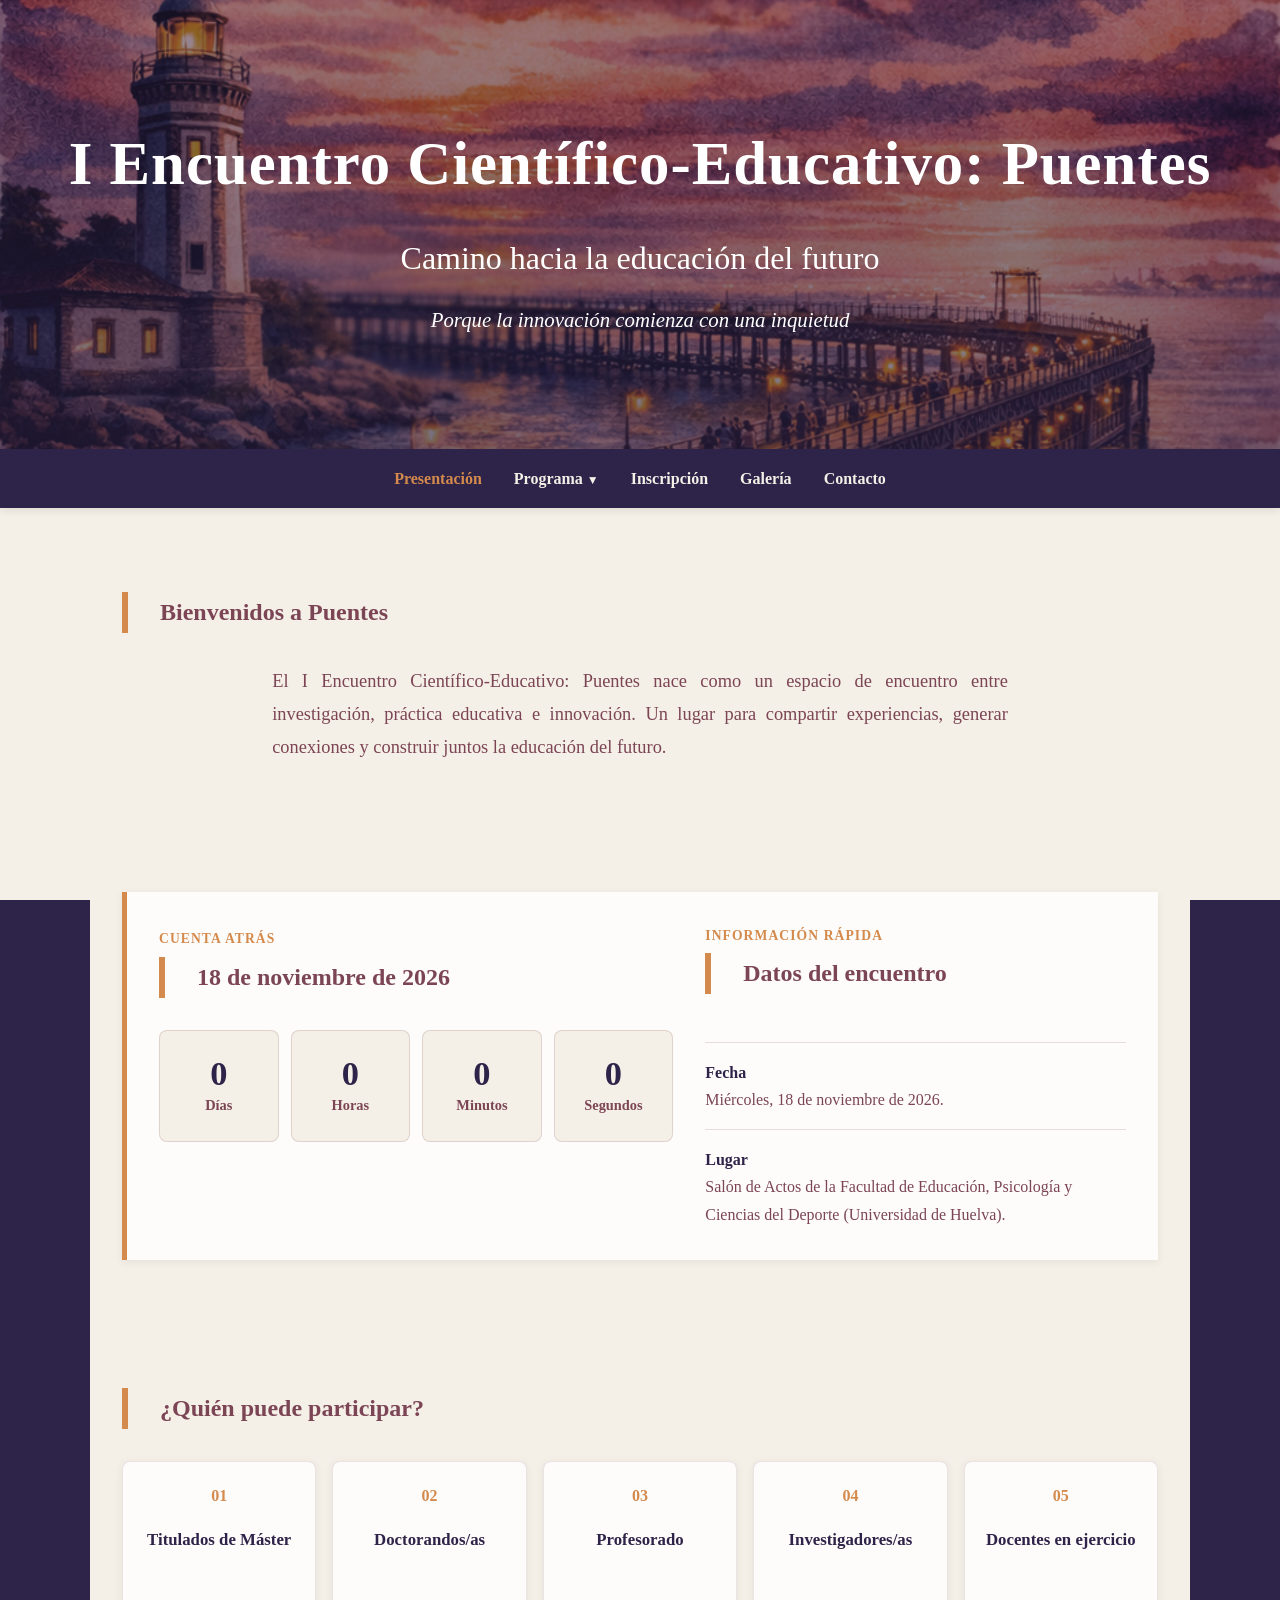
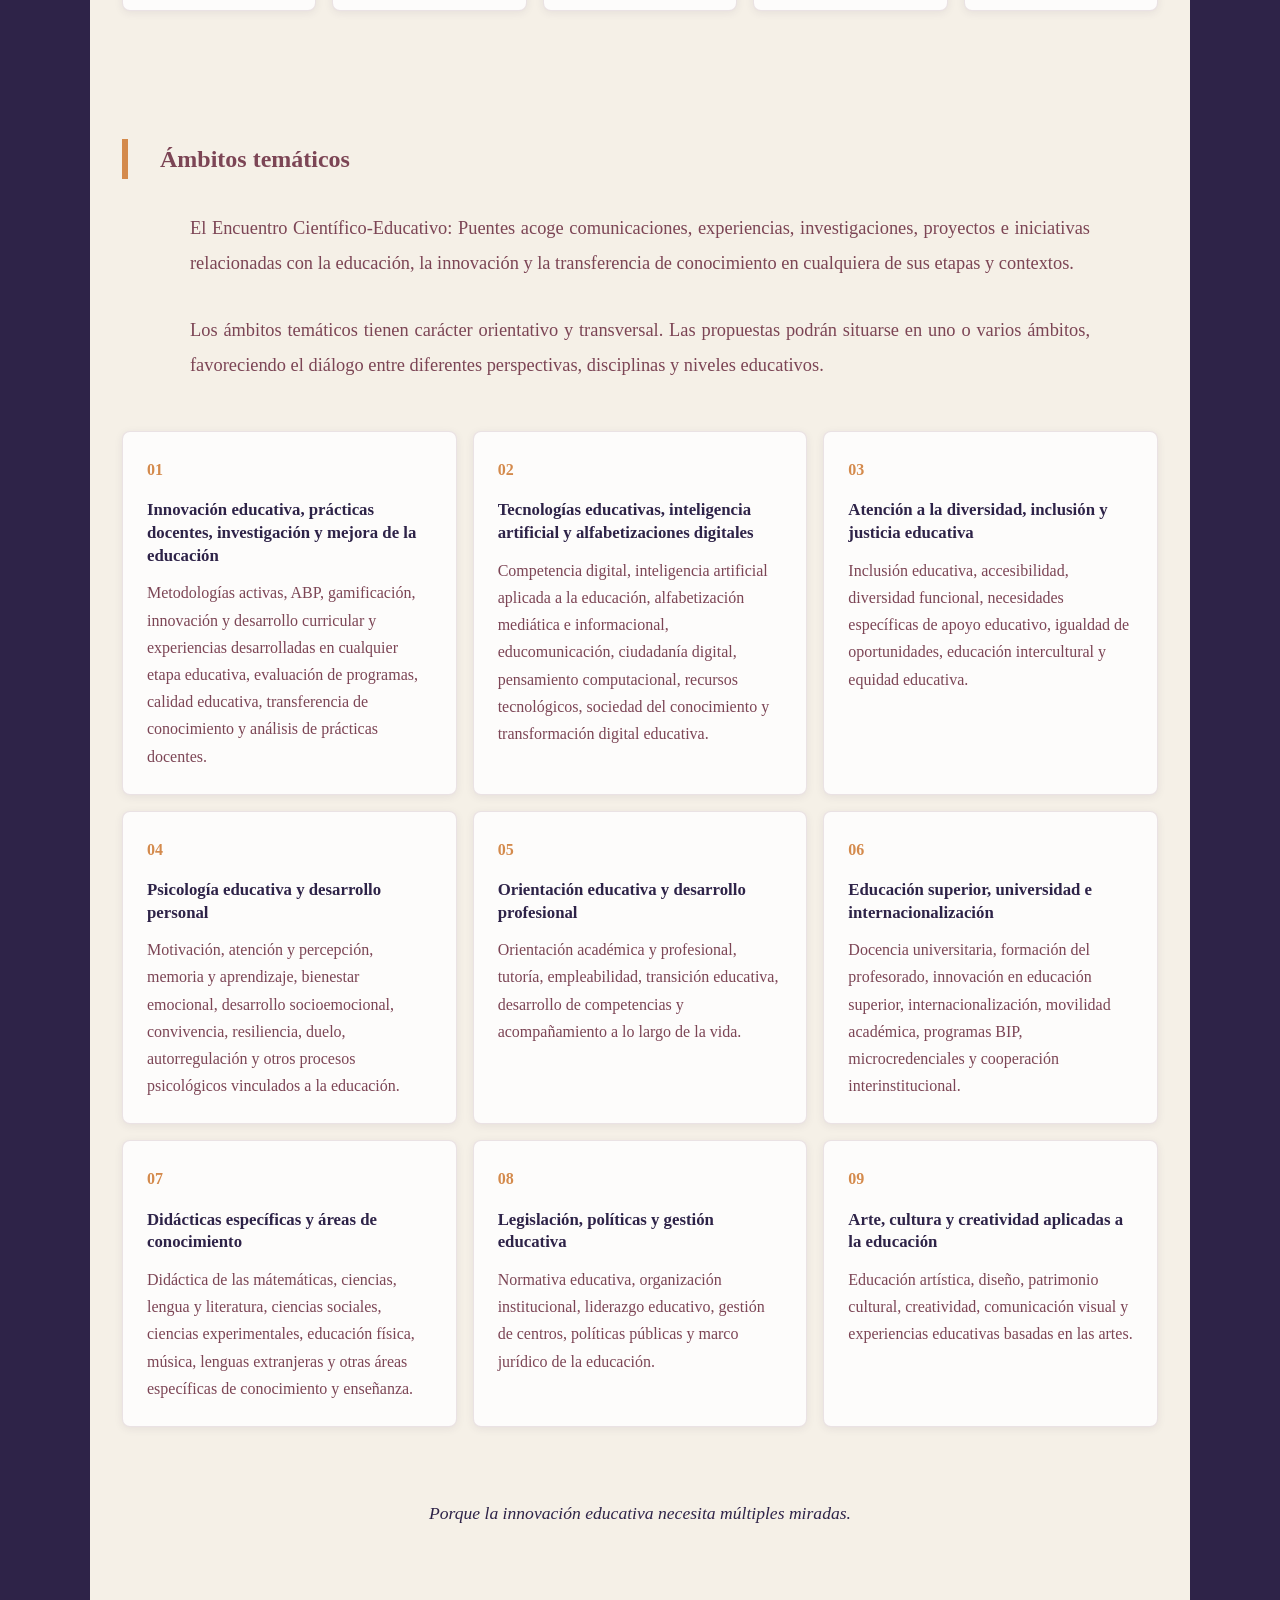
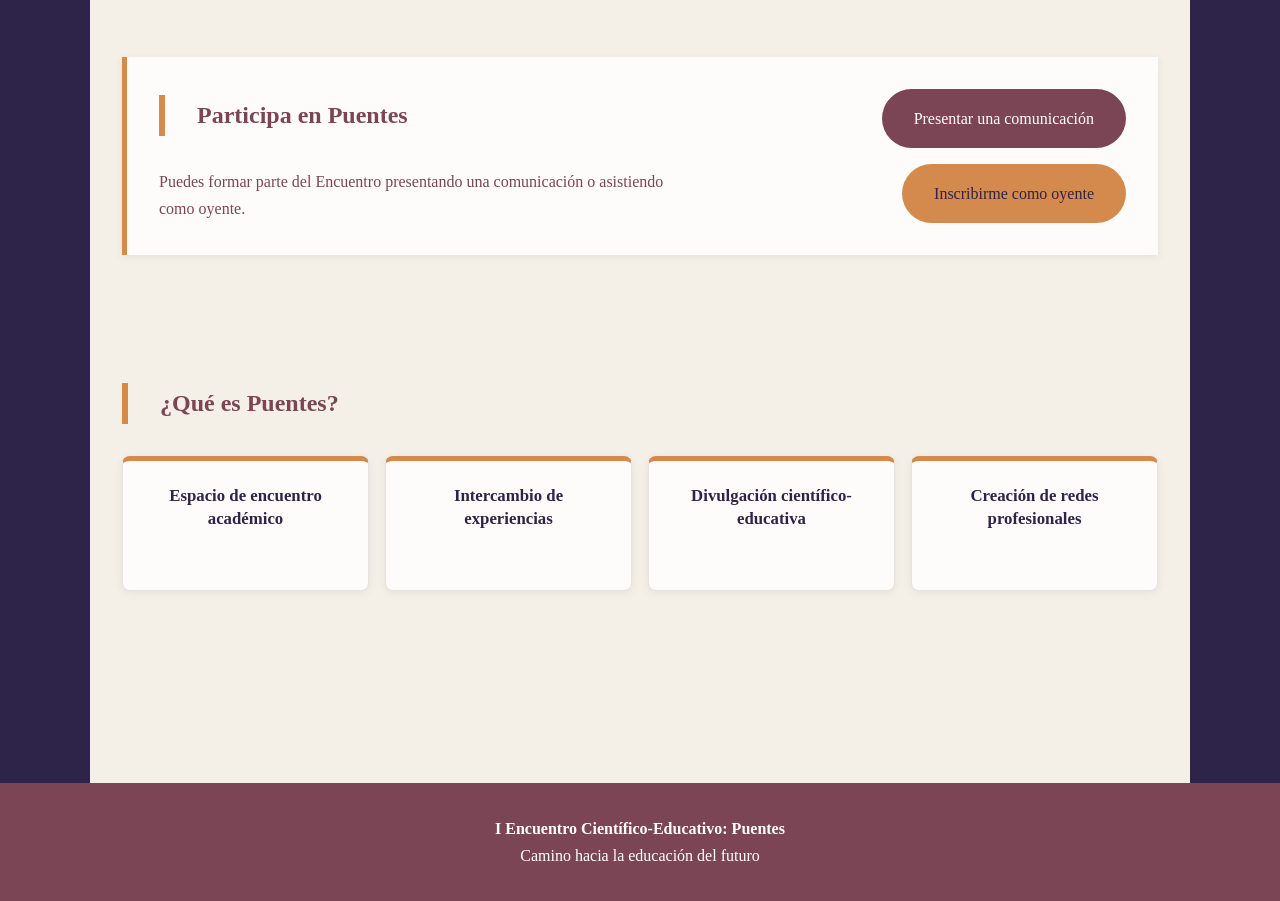
==== index.html @ f3253cb1 "Actualiza ámbitos temáticos y entidades" ====
<!DOCTYPE html>
<html lang="es">
<head>
<meta charset="UTF-8">
<meta name="viewport" content="width=device-width, initial-scale=1">
<meta name="theme-color" content="#2E2348">
<meta name="google-site-verification" content="bmJgG6s0s2gCoUzDVW0Mt5LsmnsV1ytma8GygMzrcz4"/>
<meta name="description" content="Web oficial del I Encuentro Científico-Educativo: Puentes, un espacio para compartir investigaciones, experiencias e innovaciones educativas entre docentes, investigadores y profesionales de la educación. Universidad de Huelva. Curso académico 2026-2027.">
<meta name="robots" content="index,follow">
<link rel="canonical" href="https://albaortega-cpu.github.io/encuentro-puentes-web/">
<meta property="og:type" content="website">
<meta property="og:title" content="I Encuentro Científico-Educativo: Puentes | Innovación, Investigación y Educación | Universidad de Huelva">
<meta property="og:description" content="Encuentro de investigación, innovación y práctica educativa en la Universidad de Huelva.">
<meta property="og:image" content="https://albaortega-cpu.github.io/encuentro-puentes-web/Ima%CC%81genes/Portada-Original-Puentes.jpg">
<meta property="og:url" content="https://albaortega-cpu.github.io/encuentro-puentes-web/">
<meta property="og:locale" content="es_ES">
<meta name="twitter:card" content="summary_large_image">
<meta name="twitter:title" content="I Encuentro Científico-Educativo: Puentes | Universidad de Huelva">
<meta name="twitter:description" content="Encuentro de investigación, innovación y práctica educativa en la Universidad de Huelva.">
<meta name="twitter:image" content="https://albaortega-cpu.github.io/encuentro-puentes-web/Ima%CC%81genes/Portada-Original-Puentes.jpg">
<!-- Añadir aquí el favicon definitivo cuando esté disponible: <link rel="icon" href="favicon.ico" sizes="any"> -->
<link rel="preload" as="image" href="Imágenes/Portada-Original-Puentes.jpg" fetchpriority="high">
<title>I Encuentro Científico-Educativo: Puentes | Innovación, Investigación y Educación | Universidad de Huelva</title>
<link rel="stylesheet" href="styles.css">
<script type="application/ld+json">
{
  "@context": "https://schema.org",
  "@type": "Event",
  "name": "I Encuentro Científico-Educativo: Puentes",
  "description": "Encuentro presencial para compartir investigaciones, experiencias e innovaciones educativas entre docentes, investigadores y profesionales de la educación.",
  "startDate": "2026-11-18T09:00:00+01:00",
  "endDate": "2026-11-18T19:00:00+01:00",
  "eventAttendanceMode": "https://schema.org/OfflineEventAttendanceMode",
  "eventStatus": "https://schema.org/EventScheduled",
  "image": "https://albaortega-cpu.github.io/encuentro-puentes-web/Ima%CC%81genes/Portada-Original-Puentes.jpg",
  "url": "https://albaortega-cpu.github.io/encuentro-puentes-web/",
  "organizer": { "@type": "Organization", "name": "Universidad de Huelva", "url": "https://www.uhu.es/" },
  "location": {
    "@type": "Place",
    "name": "Salón de Actos de la Facultad de Educación, Psicología y Ciencias del Deporte",
    "address": { "@type": "PostalAddress", "addressLocality": "Huelva", "addressCountry": "ES" }
  }
}
</script>
</head>

<body>

<header class="hero">
    <h1>I Encuentro Científico-Educativo: Puentes</h1>

    <div class="subtitulo">
        Camino hacia la educación del futuro
    </div>

    <div class="eslogan">
        Porque la innovación comienza con una inquietud
    </div>
</header>

<nav aria-label="Navegación principal">
    <ul>
        <li><a class="activo" href="index.html" aria-current="page">Presentación</a></li>
        <li class="nav-desplegable">
            <button type="button" class="nav-trigger" aria-haspopup="true">Programa <span aria-hidden="true">▼</span></button>
            <ul class="submenu">
                <li><a href="programa.html">Puentes 2026/2027</a></li>
            </ul>
        </li>
        <li><a href="inscripcion.html">Inscripción</a></li>
        <li><a href="galeria.html">Galería</a></li>
        <li><a href="contacto.html">Contacto</a></li>
    </ul>
</nav>

<main>
    <section class="inicio-bienvenida">
        <h2>Bienvenidos a Puentes</h2>

        <p class="texto-intro">
            El I Encuentro Científico-Educativo: Puentes nace como un espacio de encuentro entre investigación,
            práctica educativa e innovación. Un lugar para compartir experiencias, generar conexiones y construir
            juntos la educación del futuro.
        </p>
    </section>

    <section class="destacado encuentro-resumen">
        <div class="cuenta-atras">
            <span class="etiqueta-seccion">Cuenta atrás</span>
            <h2>18 de noviembre de 2026</h2>

            <div class="contador" aria-label="Cuenta atrás hasta el inicio del Encuentro">
                <div>
                    <strong id="dias">0</strong>
                    <span>Días</span>
                </div>
                <div>
                    <strong id="horas">0</strong>
                    <span>Horas</span>
                </div>
                <div>
                    <strong id="minutos">0</strong>
                    <span>Minutos</span>
                </div>
                <div>
                    <strong id="segundos">0</strong>
                    <span>Segundos</span>
                </div>
            </div>
        </div>

        <div class="datos-encuentro">
            <span class="etiqueta-seccion">Información rápida</span>
            <h2>Datos del encuentro</h2>

            <div class="dato">
                <strong>Fecha</strong>
                <span>Miércoles, 18 de noviembre de 2026.</span>
            </div>

            <div class="dato">
                <strong>Lugar</strong>
                <span>Salón de Actos de la Facultad de Educación, Psicología y Ciencias del Deporte (Universidad de Huelva).</span>
            </div>
        </div>
    </section>

    <section class="destinatarios">
        <h2>¿Quién puede participar?</h2>

        <div class="rejilla-tarjetas">
            <article class="tarjeta-perfil">
                <span aria-hidden="true">01</span>
                <h3>Titulados de Máster</h3>
            </article>

            <article class="tarjeta-perfil">
                <span aria-hidden="true">02</span>
                <h3>Doctorandos/as</h3>
            </article>

            <article class="tarjeta-perfil">
                <span aria-hidden="true">03</span>
                <h3>Profesorado</h3>
            </article>

            <article class="tarjeta-perfil">
                <span aria-hidden="true">04</span>
                <h3>Investigadores/as</h3>
            </article>

            <article class="tarjeta-perfil">
                <span aria-hidden="true">05</span>
                <h3>Docentes en ejercicio</h3>
            </article>
        </div>

        <section class="ambitos-tematicos">
            <h2>Ámbitos temáticos</h2>

            <p class="texto-intro">
                El Encuentro Científico-Educativo: Puentes acoge comunicaciones, experiencias, investigaciones,
                proyectos e iniciativas relacionadas con la educación, la innovación y la transferencia de
                conocimiento en cualquiera de sus etapas y contextos.
            </p>

            <p class="texto-intro">
                Los ámbitos temáticos tienen carácter orientativo y transversal. Las propuestas podrán situarse en uno o varios ámbitos, favoreciendo el diálogo entre
                diferentes perspectivas, disciplinas y niveles educativos.
            </p>

            <div class="rejilla-ambitos">
                <article class="tarjeta-ambito">
                    <span aria-hidden="true">01</span>
                    <h3>Innovación educativa, prácticas docentes, investigación y mejora de la educación</h3>
                    <p>
                        Metodologías activas, ABP, gamificación, innovación y desarrollo curricular y experiencias
                        desarrolladas en cualquier etapa educativa, evaluación de programas, calidad educativa, 
                        transferencia de conocimiento y análisis de prácticas docentes.
                    </p>
                </article>

                <article class="tarjeta-ambito">
                    <span aria-hidden="true">02</span>
                    <h3>Tecnologías educativas, inteligencia artificial y alfabetizaciones digitales</h3>
                    <p>
                        Competencia digital, inteligencia artificial aplicada a la educación, alfabetización
                        mediática e informacional, educomunicación, ciudadanía digital, pensamiento computacional,
                        recursos tecnológicos, sociedad del conocimiento y transformación digital educativa.
                    </p>
                </article>

                <article class="tarjeta-ambito">
                    <span aria-hidden="true">03</span>
                    <h3>Atención a la diversidad, inclusión y justicia educativa</h3>
                    <p>
                        Inclusión educativa, accesibilidad, diversidad funcional, necesidades específicas de apoyo
                        educativo, igualdad de oportunidades, educación intercultural y equidad educativa.
                    </p>
                </article>

                <article class="tarjeta-ambito">
                    <span aria-hidden="true">04</span>
                    <h3>Psicología educativa y desarrollo personal</h3>
                    <p>
                        Motivación, atención y percepción, memoria y aprendizaje, bienestar emocional, desarrollo
                        socioemocional, convivencia, resiliencia, duelo, autorregulación y otros procesos psicológicos
                        vinculados a la educación.
                    </p>
                </article>

                <article class="tarjeta-ambito">
                    <span aria-hidden="true">05</span>
                    <h3>Orientación educativa y desarrollo profesional</h3>
                    <p>
                        Orientación académica y profesional, tutoría, empleabilidad, transición educativa,
                        desarrollo de competencias y acompañamiento a lo largo de la vida.
                    </p>
                </article>

                <article class="tarjeta-ambito">
                    <span aria-hidden="true">06</span>
                    <h3>Educación superior, universidad e internacionalización</h3>
                    <p>
                        Docencia universitaria, formación del profesorado, innovación en educación superior,
                        internacionalización, movilidad académica, programas BIP, microcredenciales y cooperación
                        interinstitucional.
                    </p>
                </article>

                <article class="tarjeta-ambito">
                    <span aria-hidden="true">07</span>
                    <h3>Didácticas específicas y áreas de conocimiento</h3>
                    <p>
                        Didáctica de las mátemáticas, ciencias, lengua y literatura, ciencias sociales, 
                        ciencias experimentales, educación física, música, lenguas extranjeras y otras áreas 
                        específicas de conocimiento y enseñanza.
                    </p>
                </article>

                <article class="tarjeta-ambito">
                    <span aria-hidden="true">08</span>
                    <h3>Legislación, políticas y gestión educativa</h3>
                    <p>
                        Normativa educativa, organización institucional, liderazgo educativo, gestión de centros,
                        políticas públicas y marco jurídico de la educación.
                    </p>
                </article>

                <article class="tarjeta-ambito">
                    <span aria-hidden="true">09</span>
                    <h3>Arte, cultura y creatividad aplicadas a la educación</h3>
                    <p>
                        Educación artística, diseño, patrimonio cultural, creatividad, comunicación visual y
                        experiencias educativas basadas en las artes.
                    </p>
                </article>
            </div>
        </section>

        <p class="frase-cierre">Porque la innovación educativa necesita múltiples miradas.</p>
    </section>

    <section class="participa destacado">
        <div>
            <h2>Participa en Puentes</h2>
            <p>
                Puedes formar parte del Encuentro presentando una comunicación o asistiendo como oyente.
            </p>
        </div>

        <div class="acciones-participa">
            <a class="boton" href="inscripcion.html#comunicaciones" target="_blank" rel="noopener noreferrer">Presentar una comunicación</a>
            <a class="boton boton-secundario" href="inscripcion.html#oyentes" target="_blank" rel="noopener noreferrer">Inscribirme como oyente</a>
        </div>
    </section>

    <section class="que-es">
        <h2>¿Qué es Puentes?</h2>

        <div class="rejilla-conceptos">
            <article>
                <h3>Espacio de encuentro académico</h3>
            </article>

            <article>
                <h3>Intercambio de experiencias</h3>
            </article>

            <article>
                <h3>Divulgación científico-educativa</h3>
            </article>

            <article>
                <h3>Creación de redes profesionales</h3>
            </article>
        </div>
    </section>
</main>

<footer>
    <strong>I Encuentro Científico-Educativo: Puentes</strong><br>
    Camino hacia la educación del futuro
</footer>

<script>
    const fechaEncuentro = new Date("2026-11-18T09:00:00+01:00").getTime();
    const dias = document.getElementById("dias");
    const horas = document.getElementById("horas");
    const minutos = document.getElementById("minutos");
    const segundos = document.getElementById("segundos");

    function actualizarCuentaAtras(){
        const distancia = Math.max(fechaEncuentro - Date.now(), 0);

        dias.textContent = Math.floor(distancia / (1000 * 60 * 60 * 24));
        horas.textContent = Math.floor((distancia / (1000 * 60 * 60)) % 24);
        minutos.textContent = Math.floor((distancia / (1000 * 60)) % 60);
        segundos.textContent = Math.floor((distancia / 1000) % 60);
    }

    actualizarCuentaAtras();
    setInterval(actualizarCuentaAtras, 1000);
</script>

</body>
</html>
---- styles.css ----
:root{
    --ciruela:#2E2348;
    --ocre:#D48A4C;
    --marfil:#F5F0E7;
    --vino:#7C4555;
    --blanco:#FDFCFB;
}

*{
    box-sizing:border-box;
}

/* 
   Safari utiliza el color del body para teñir la interfaz del navegador.
   El body debe permanecer en color ciruela.
   La capa body:before restaura visualmente el fondo marfil.
   ⚠️ No modificar sin comprobar el comportamiento en Safari.
*/

body{
    margin:0;
    font-family:"Segoe UI", Georgia, serif;
    color:var(--vino);
    background:var(--ciruela);
    line-height:1.7;
}

body:before{
    content:"";
    position:fixed;
    inset:0;
    background:var(--marfil);
    z-index:-1;
}

.hero{
    background:
        linear-gradient(rgba(46,35,72,0.45), rgba(46,35,72,0.62)),
        url("Portada-Original-Puentes.jpg");
    background-size:cover;
    background-position:center;
    color:white;
    text-align:center;
    padding:7rem 2rem;
}

.hero h1{
    margin:0;
    font-size:3.8rem;
    letter-spacing:1px;
    overflow-wrap:anywhere;
}

.hero .subtitulo{
    font-size:2rem;
    margin-top:1rem;
    font-weight:300;
    overflow-wrap:anywhere;
}

.hero .eslogan{
    margin-top:1rem;
    font-style:italic;
    font-size:1.3rem;
    overflow-wrap:anywhere;
}

.hero-interior{
    padding:4.5rem 2rem;
}

.hero-interior h1{
    font-size:3rem;
}

nav{
    background:var(--ciruela);
    position:sticky;
    top:0;
    box-shadow:0 2px 8px rgba(0,0,0,.1);
    z-index:100;
}

nav ul{
    list-style:none;
    display:flex;
    justify-content:center;
    flex-wrap:wrap;
    margin:0;
    padding:1rem;
}

nav a{
    text-decoration:none;
    color:var(--marfil);
    font-weight:600;
    margin:0 1rem;
}

nav a:hover,
nav a.activo,
.nav-trigger:hover,
.nav-trigger.activo{
    color:var(--ocre);
}

.nav-desplegable{
    position:relative;
}

.nav-trigger{
    margin:0 1rem;
    padding:0;
    border:0;
    background:transparent;
    color:var(--marfil);
    font:inherit;
    font-weight:600;
    cursor:pointer;
}

.nav-trigger span{
    font-size:.75rem;
}

.submenu{
    position:absolute;
    left:50%;
    top:100%;
    min-width:190px;
    display:block;
    margin:0;
    padding:.65rem 0;
    list-style:none;
    background:var(--ciruela);
    border-top:2px solid var(--ocre);
    box-shadow:0 10px 22px rgba(46,35,72,.22);
    opacity:0;
    visibility:hidden;
    transform:translate(-50%, .4rem);
    transition:opacity .2s ease, transform .2s ease, visibility .2s ease;
}

.submenu li{
    display:block;
}

.submenu a{
    display:block;
    margin:0;
    padding:.65rem 1rem;
    white-space:nowrap;
}

.nav-desplegable:hover .submenu,
.nav-desplegable:focus-within .submenu{
    opacity:1;
    visibility:visible;
    transform:translate(-50%, 0);
}

main{
    max-width:1100px;
    width:100%;
    margin-bottom:6rem;
    margin:auto;
    padding:4rem 2rem;
    background:var(--marfil);
}

section{
    margin-bottom:8rem;
}

h2{
    color:var(--vino);
    border-left:6px solid var(--ocre);
    padding-left:2rem;
    margin-bottom:2rem;
    overflow-wrap:anywhere;
}

.destacado{
    background:var(--blanco);
    padding:2rem;
    border-left:5px solid var(--ocre);
    box-shadow:0 2px 8px rgba(46,35,72,.08);
}

.programa-item{
    background:var(--blanco);
    margin:1rem 0;
    padding:1rem 1.5rem;
    border-left:5px solid var(--vino);
    box-shadow:0 2px 6px rgba(46,35,72,.08);
}

.cta{
    text-align:center;
}

.boton{
    display:inline-block;
    background:var(--vino);
    color:white;
    text-decoration:none;
    padding:1rem 2rem;
    border-radius:50px;
    margin-top:1rem;
}

.boton:hover{
    background:var(--ciruela);
}

/* Indicador de foco visible para navegación por teclado. */
a:focus-visible,
button:focus-visible,
summary:focus-visible{
    outline:3px solid var(--ocre);
    outline-offset:4px;
}

.lista-elegante{
    background:var(--blanco);
    padding:1.5rem 2rem;
    box-shadow:0 2px 8px rgba(46,35,72,.08);
}

.selector-programa{
    margin-bottom:8rem;
}

.ediciones{
    display:flex;
    flex-wrap:wrap;
    gap:1rem;
}

.edicion-boton{
    display:inline-flex;
    align-items:center;
    min-height:54px;
    padding:.85rem 1.35rem;
    background:var(--blanco);
    color:var(--ciruela);
    border:1px solid rgba(124,69,85,.18);
    border-left:5px solid var(--ocre);
    border-radius:8px;
    box-shadow:0 2px 8px rgba(46,35,72,.08);
    font-weight:700;
    text-decoration:none;
    transition:transform .2s ease, box-shadow .2s ease, border-color .2s ease;
}

.edicion-boton:hover,
.edicion-boton.activo{
    border-color:rgba(212,138,76,.65);
    box-shadow:0 6px 16px rgba(46,35,72,.12);
    transform:translateY(-2px);
}

.cabecera-edicion h2{
    margin-top:.35rem;
}

.programa-acordeon{
    display:grid;
    gap:1rem;
}

.programa-detalle{
    background:var(--blanco);
    border:1px solid rgba(124,69,85,.16);
    border-left:5px solid var(--vino);
    border-radius:8px;
    box-shadow:0 2px 8px rgba(46,35,72,.08);
    overflow:hidden;
    transition:box-shadow .2s ease, border-color .2s ease;
}

.programa-detalle:hover,
.programa-detalle[open]{
    border-left-color:var(--ocre);
    box-shadow:0 6px 16px rgba(46,35,72,.12);
}

.programa-detalle summary{
    display:grid;
    grid-template-columns:150px 1fr auto;
    gap:1rem;
    align-items:center;
    padding:1.15rem 1.5rem;
    color:var(--ciruela);
    cursor:pointer;
    list-style:none;
}

.programa-detalle summary::-webkit-details-marker{
    display:none;
}

.programa-detalle summary:after{
    content:"+";
    justify-self:end;
    color:var(--ocre);
    font-size:1.6rem;
    font-weight:300;
    line-height:1;
}

.programa-detalle[open] summary:after{
    content:"-";
}

.hora{
    color:var(--vino);
    font-weight:800;
    white-space:nowrap;
}

.actividad{
    padding-right:2rem;
    font-weight:700;
}

.contenido-programa{
    padding:0 1.5rem 1.5rem;
    border-top:1px solid rgba(124,69,85,.12);
}

.contenido-programa p{
    margin-bottom:0;
}

.comunicantes{
    display:grid;
    gap:1rem;
    padding-top:1rem;
}

.comunicantes article{
    padding:1rem;
    background:var(--marfil);
    border-radius:8px;
}

.comunicantes h3{
    margin:0 0 .35rem;
    color:var(--ciruela);
    font-size:1.05rem;
}

.comunicantes p{
    margin:0;
}

.comunicantes a{
    color:var(--vino);
    text-decoration:none;
}

.comunicantes a:hover{
    color:var(--ciruela);
    text-decoration:underline;
}

.rejilla-comites{
    display:grid;
    grid-template-columns:1fr;
    gap:1.5rem;
}

.tarjeta-comite{
    background:var(--blanco);
    border:1px solid rgba(124,69,85,.14);
    border-top:5px solid var(--ocre);
    border-radius:8px;
    padding:1.5rem;
    box-shadow:0 2px 8px rgba(46,35,72,.08);
}

.tarjeta-comite h3{
    margin-top:0;
    color:var(--ciruela);
}

.tarjeta-comite p{
    margin-bottom:0;
}

.lista-personas{
    margin:0;
    padding-left:1.2rem;
}

.lista-personas li{
    margin:.35rem 0;
}

.nota-discreta{
    margin:1.25rem 0 0;
    color:rgba(124,69,85,.82);
    font-size:.95rem;
    font-style:italic;
}

.tarjeta-contacto,
.tarjeta-entidad{
    background:var(--blanco);
    border:1px solid rgba(124,69,85,.14);
    border-radius:8px;
    box-shadow:0 2px 8px rgba(46,35,72,.08);
}

.tarjeta-contacto{
    padding:1.75rem;
    border-left:5px solid var(--vino);
}

.tarjeta-contacto-destacada{
    border-left-color:var(--ocre);
}

.tarjeta-contacto h3{
    margin:0 0 .5rem;
    color:var(--ciruela);
    font-size:1.25rem;
}

.tarjeta-contacto p{
    margin:0;
}

.tarjeta-contacto a{
    color:var(--vino);
    font-weight:700;
    text-decoration:none;
}

.tarjeta-contacto a:hover{
    color:var(--ciruela);
    text-decoration:underline;
}

.rejilla-entidades{
    display:grid;
    grid-template-columns:repeat(2, 1fr);
    gap:1rem;
}

.tarjeta-entidad{
    min-height:120px;
    padding:1.35rem 1.5rem;
    border-top:5px solid var(--ocre);
    transition:transform .2s ease, box-shadow .2s ease;
}

.tarjeta-entidad:hover{
    box-shadow:0 6px 16px rgba(46,35,72,.12);
    transform:translateY(-2px);
}

.tarjeta-entidad p{
    margin:0;
    color:var(--ciruela);
    font-weight:700;
    line-height:1.55;
}

.tarjeta-entidad img{
    display:block;
    max-width:180px;
    max-height:72px;
    width:auto;
    height:auto;
    margin-bottom:1rem;
    object-fit:contain;
}

.texto-presentacion,
.inicio-bienvenida p{
    min-width:0;
    max-width:80ch;
    margin:0 auto;
    font-size:1.15rem;
    line-height:1.8;
    text-align:justify;
    hyphens:auto;
    overflow-wrap:anywhere;
}

.texto-presentacion + .texto-presentacion{
    margin-top:1rem;
}

.cronologia-inscripcion{
    display:grid;
    grid-template-columns:repeat(4, 1fr);
    gap:1rem;
    margin-top:2rem;
}

.cronologia-inscripcion article{
    min-height:190px;
    padding:1.4rem;
    background:var(--blanco);
    border:1px solid rgba(124,69,85,.14);
    border-top:5px solid var(--ocre);
    border-radius:8px;
    box-shadow:0 2px 8px rgba(46,35,72,.08);
    transition:transform .2s ease, box-shadow .2s ease;
}

.cronologia-inscripcion article:hover{
    box-shadow:0 6px 16px rgba(46,35,72,.12);
    transform:translateY(-2px);
}

.cronologia-inscripcion span{
    color:var(--ocre);
    font-weight:800;
}

.cronologia-inscripcion h3,
.tarjeta-inscripcion h2{
    color:var(--ciruela);
}

.cronologia-inscripcion h3{
    margin:.75rem 0 .5rem;
    font-size:1.05rem;
    line-height:1.35;
}

.cronologia-inscripcion p{
    margin:0;
}

.modalidades-inscripcion{
    display:grid;
    grid-template-columns:1.15fr .85fr;
    gap:1.5rem;
}

.tarjeta-inscripcion{
    display:flex;
    min-height:100%;
    flex-direction:column;
    justify-content:space-between;
    gap:1.5rem;
    padding:2rem;
    background:var(--blanco);
    border:1px solid rgba(124,69,85,.14);
    border-left:5px solid var(--vino);
    border-radius:8px;
    box-shadow:0 2px 8px rgba(46,35,72,.08);
}

.tarjeta-inscripcion-destacada{
    border-left-color:var(--ocre);
}

.tarjeta-inscripcion h2{
    margin-top:.35rem;
}

.tarjeta-inscripcion p,
.tarjeta-inscripcion li{
    text-align:justify;
}

.tarjeta-inscripcion ul{
    margin:1rem 0 0;
    padding-left:1.3rem;
}

.tarjeta-inscripcion .boton{
    align-self:flex-start;
}

.recursos-documentacion{
    display:grid;
    grid-template-columns:repeat(2, 1fr);
    gap:1rem;
    margin-top:2rem;
}

.recursos-documentacion a{
    display:block;
    padding:1.35rem 1.5rem;
    background:var(--blanco);
    color:var(--ciruela);
    border:1px solid rgba(124,69,85,.14);
    border-left:5px solid var(--ocre);
    border-radius:8px;
    box-shadow:0 2px 8px rgba(46,35,72,.08);
    font-weight:700;
    text-decoration:none;
    transition:transform .2s ease, box-shadow .2s ease, color .2s ease;
}

.recursos-documentacion a:hover{
    color:var(--vino);
    box-shadow:0 6px 16px rgba(46,35,72,.12);
    transform:translateY(-2px);
}

.recursos-documentacion span{
    display:block;
    color:var(--ocre);
    font-size:.85rem;
    letter-spacing:.08em;
    text-transform:uppercase;
}

.faq-lista{
    display:grid;
    gap:1rem;
    margin-top:2rem;
}

.faq-item{
    background:var(--blanco);
    border:1px solid rgba(124,69,85,.14);
    border-left:5px solid var(--vino);
    border-radius:8px;
    box-shadow:0 2px 8px rgba(46,35,72,.08);
    overflow:hidden;
    transition:border-color .2s ease, box-shadow .2s ease, transform .2s ease;
}

.faq-item:hover,
.faq-item[open]{
    border-left-color:var(--ocre);
    box-shadow:0 6px 16px rgba(46,35,72,.12);
    transform:translateY(-2px);
}

.faq-item summary{
    display:grid;
    grid-template-columns:1fr auto;
    gap:1rem;
    align-items:center;
    padding:1.25rem 1.5rem;
    color:var(--ciruela);
    cursor:pointer;
    font-weight:800;
    line-height:1.35;
    list-style:none;
}

.faq-item summary::-webkit-details-marker{
    display:none;
}

.faq-item summary:after{
    content:"+";
    justify-self:end;
    color:var(--ocre);
    font-size:1.6rem;
    font-weight:300;
    line-height:1;
}

.faq-item[open] summary:after{
    content:"-";
}

.faq-respuesta{
    padding:0 1.5rem 1.5rem;
    border-top:1px solid rgba(124,69,85,.12);
}

.faq-respuesta p{
    margin:1rem 0 0;
    text-align:justify;
    hyphens:auto;
}

.texto-intro{
    min-width:0;
    max-width:900px;
    font-size:1.15rem;
    overflow-wrap:anywhere;
}

.encuentro-resumen{
    display:grid;
    grid-template-columns:1.1fr .9fr;
    gap:2rem;
    align-items:stretch;
}

.encuentro-resumen h2,
.participa h2{
    margin-top:.35rem;
}

.etiqueta-seccion{
    display:inline-block;
    color:var(--ocre);
    font-size:.85rem;
    font-weight:700;
    letter-spacing:.08em;
    text-transform:uppercase;

}

.contador{
    display:grid;
    grid-template-columns:repeat(4, 1fr);
    gap:.75rem;
    margin-top:1.5rem;
}

.contador div{
    min-height:112px;
    display:flex;
    flex-direction:column;
    justify-content:center;
    align-items:center;
    background:var(--marfil);
    border:1px solid rgba(124,69,85,.18);
    border-radius:8px;
    text-align:center;
}

.contador strong{
    color:var(--ciruela);
    font-size:2.15rem;
    line-height:1.1;
}

.contador span{
    color:var(--vino);
    font-size:.9rem;
    font-weight:600;
}

.datos-encuentro{
    display:flex;
    flex-direction:column;
}

.dato{
    margin-top:1rem;
    padding:1rem 0 0;
    border-top:1px solid rgba(124,69,85,.18);
}

.dato strong{
    display:block;
    color:var(--ciruela);
}

.rejilla-tarjetas,
.rejilla-conceptos{
    display:grid;
    gap:1rem;
    align-items:center;
    justify-content:center;
    text-align:center;
}

.rejilla-tarjetas{
    grid-template-columns:repeat(5, minmax(0, 1fr));
}

.tarjeta-perfil,
.rejilla-conceptos article{
    min-width:0;
    background:var(--blanco);
    border:1px solid rgba(124,69,85,.14);
    border-radius:8px;
    box-shadow:0 2px 8px rgba(46,35,72,.08);
}

.tarjeta-perfil{
    min-height:150px;
    padding:1.25rem;
}

.tarjeta-perfil span{
    color:var(--ocre);
    font-weight:700;
}

.tarjeta-perfil h3,
.rejilla-conceptos h3{
    color:var(--ciruela);
    line-height:1.35;
}

.tarjeta-perfil h3{
    margin:1.25rem 0 0;
    font-size:1.05rem;
}

.ambitos-tematicos{
    margin:8rem 0 0;
}

.ambitos-tematicos .texto-intro{
    margin-bottom:1.5rem; 
    text-align: justify;
    line-height: 1.9;
    max-width: 900px;
    margin: 0 auto 2rem auto;
    
}

.rejilla-ambitos{
    display:grid;
    grid-template-columns:repeat(3, 1fr);
    gap:1rem;
    margin-top:3rem;
}

.tarjeta-ambito{
    background:var(--blanco);
    border:1px solid rgba(124,69,85,.14);
    border-radius:8px;
    box-shadow:0 2px 8px rgba(46,35,72,.08);
    padding:1.5rem;
}

.tarjeta-ambito span{
    color:var(--ocre);
    font-weight:700;
}

.tarjeta-ambito h3{
    margin:1rem 0 .75rem;
    color:var(--ciruela);
    font-size:1.05rem;
    line-height:1.35;
}

.tarjeta-ambito p{
    margin:0;
    text-align:left;
}

.frase-cierre{
    margin-top:4.5rem;
    color:var(--ciruela);
    font-size:1.1rem;
    font-style:italic;
    text-align:center;
}

.participa{
    display:flex;
    justify-content:space-between;
    gap:2rem;
    align-items:center;
}

.participa p{
    margin-bottom:0;
}

.acciones-participa{
    display:flex;
    flex-wrap:wrap;
    gap:1rem;
    justify-content:flex-end;
}

.acciones-participa .boton{
    margin-top:0;
    text-align:center;
}

.boton-secundario{
    background:var(--ocre);
    color:var(--ciruela);
}

.boton-secundario:hover{
    background:var(--ciruela);
    color:white;
}

.rejilla-conceptos{
    grid-template-columns:repeat(4, minmax(0, 1fr));
}

.rejilla-conceptos article{
    min-height:135px;
    padding:1.5rem;
    border-top:5px solid var(--ocre);
}

.rejilla-conceptos h3{
    margin:0;
    font-size:1.05rem;
}

.hero-comunicaciones{
    background:
        linear-gradient(rgba(46,35,72,0.58), rgba(46,35,72,0.78)),
        url("Portada-Original-Puentes.jpg");
    background-size:cover;
    background-position:center;
}

.hero-comunicaciones .eslogan{
    max-width:760px;
    margin:1.2rem auto 0;
}

.landing-comunicaciones section{
    margin-bottom:7rem;
}

.hero-acciones{
    display:flex;
    flex-wrap:wrap;
    gap:1rem;
    justify-content:center;
    margin-top:2rem;
}

.hero-acciones .boton{
    margin-top:0;
}

.entradilla-landing{
    max-width:820px;
    margin:0 auto;
    font-size:1.18rem;
    line-height:1.9;
    text-align:justify;
    text-justify:inter-word;
    padding-inline:1.5rem
}

.rejilla-landing{
    display:grid;
    grid-template-columns:repeat(auto-fit, minmax(230px, 1fr));
    gap:1rem;
    margin-top:2rem;
}

.tarjeta-landing{
    min-width:0;
    min-height:100%;
    padding:1.5rem;
    background:var(--blanco);
    border:1px solid rgba(124,69,85,.14);
    border-top:5px solid var(--ocre);
    border-radius:8px;
    box-shadow:0 2px 8px rgba(46,35,72,.08);
    transition:transform .2s ease, box-shadow .2s ease, border-color .2s ease;
}

.tarjeta-landing:hover{
    box-shadow:0 6px 16px rgba(46,35,72,.12);
    transform:translateY(-2px);
}

.tarjeta-landing-vino{
    border-top-color:var(--vino);
}

.tarjeta-landing-ligera{
    background:rgba(253,252,251,.62);
    border-color:rgba(212,138,76,.24);
}

.tarjeta-landing span,
.paso-envio span,
.momento span{
    color:var(--ocre);
    font-weight:800;
}

.tarjeta-landing h3,
.paso-envio h3,
.momento h3{
    margin:.15rem 0 .5rem;
    color:var(--ciruela);
    line-height:1.35;
    overflow-wrap:anywhere;
}

.tarjeta-landing p,
.paso-envio p,
.momento p{
    margin:0;
}

.secuencia-landing{
    display:grid;
    grid-template-columns:repeat(auto-fit, minmax(145px, 1fr));
    gap:.75rem;
    margin-top:2rem;
}

.secuencia-landing article{
    min-width:0;
    padding:1.2rem 1rem;
    background:rgba(253,252,251,.72);
    border:1px solid rgba(124,69,85,.14);
    border-left:5px solid var(--ocre);
    border-radius:8px;
    box-shadow:0 2px 8px rgba(46,35,72,.08);
    text-align:center;
}

.secuencia-landing article:nth-child(even){
    border-left-color:var(--ciruela);
}

.secuencia-landing h3{
    margin:0;
    color:var(--ciruela);
    font-size:1rem;
    overflow-wrap:anywhere;
}

.landing-ambitos{
    grid-template-columns:repeat(auto-fit, minmax(230px, 1fr));
    margin-top:3rem;
}

.landing-ambitos .tarjeta-ambito{
    min-width:0;
    min-height:118px;
    display:flex;
    align-items:center;
    border-top:5px solid var(--ocre);
    transition:transform .2s ease, box-shadow .2s ease;
}

.landing-ambitos .tarjeta-ambito:nth-child(even){
    border-top-color:var(--ciruela);
    background:rgba(253,252,251,.64);
}

.landing-ambitos .tarjeta-ambito:hover{
    box-shadow:0 6px 16px rgba(46,35,72,.12);
    transform:translateY(-2px);
}

.landing-ambitos .tarjeta-ambito h3{
    margin:0;
    overflow-wrap:anywhere;
}

.modalidades-landing,
.pasos-envio,
.calendario-landing{
    display:grid;
    grid-template-columns:repeat(auto-fit, minmax(240px, 1fr));
    gap:1rem;
    margin-top:2rem;
}

.modalidades-landing .tarjeta-landing{
    min-height:0;
}

.paso-envio,
.momento{
    min-width:0;
    padding:1.5rem;
    background:var(--blanco);
    border:1px solid rgba(124,69,85,.14);
    border-left:5px solid var(--vino);
    border-radius:8px;
    box-shadow:0 2px 8px rgba(46,35,72,.08);
}

.momento{
    border-left-color:var(--ocre);
}

.momento-destacado,
.paso-envio-destacado{
    background:rgba(253,252,251,.68);
    border-left-color:var(--ciruela);
}

.cta-final{
    margin-bottom:0;
    padding:3rem 2rem;
    background:
        linear-gradient(135deg, rgba(253,252,251,.94), rgba(245,240,231,.88));
    border-left:5px solid var(--ocre);
    border-radius:8px;
    box-shadow:0 2px 8px rgba(46,35,72,.08);
    text-align:center;
}

.cta-final h2{
    display:inline-block;
    text-align:left;
}

.cta-final .acciones-participa{
    justify-content:center;
    margin-top:2rem;
}

footer{
    background:var(--vino);
    color:white;
    text-align:center;
    padding:2rem;
}

@media (max-width:768px){
    .hero{
        padding:5rem 1.5rem;
    }

    .hero h1{
        font-size:1.9rem;
        line-height:1.2;
    }

    .hero-interior h1{
        font-size:2.2rem;
    }

    .hero .subtitulo{
        font-size:1.2rem;
        max-width:100%;
    }

    nav ul{
        display:grid;
        grid-template-columns:repeat(2, max-content);
        gap:.35rem 1.15rem;
        padding:1rem .75rem;
    }

    nav a{
        display:inline-block;
        margin:0;
    }

    .nav-trigger{
        margin:0;
    }

    .submenu{
        left:0;
        right:0;
        min-width:220px;
        transform:translateY(.4rem);
    }

    .nav-desplegable:hover .submenu,
    .nav-desplegable:focus-within .submenu{
        transform:translateY(0);
    }

    main{
        padding:3rem 1.5rem;
    }

    h2{
        padding-left:1rem;
    }

    .encuentro-resumen,
    .participa{
        grid-template-columns:1fr;
        display:block;
    }

    .cuenta-atras{
        margin-bottom:2rem;
    }

    .contador{
        grid-template-columns:repeat(2, 1fr);
    }

    .rejilla-tarjetas,
    .rejilla-ambitos,
    .rejilla-conceptos{
        grid-template-columns:1fr;
    }

    .tarjeta-perfil{
        min-height:auto;
    }

    .participa{
        text-align:left;
    }

    .acciones-participa{
        justify-content:flex-start;
        margin-top:1.5rem;
    }

    .acciones-participa .boton{
        width:100%;
    }

    .programa-detalle summary{
        grid-template-columns:1fr auto;
        gap:.35rem;
        padding:1rem 1.2rem;
    }

    .programa-detalle summary .hora,
    .programa-detalle summary .actividad{
        grid-column:1;
        min-width:0;
    }

    .programa-detalle summary:after{
        position:absolute;
        right:1.2rem;
    }

    .programa-detalle summary{
        position:relative;
    }

    .actividad{
        padding-right:2rem;
    }

    .contenido-programa{
        padding:0 1.2rem 1.2rem;
    }

    .rejilla-comites{
        grid-template-columns:1fr;
    }

    .rejilla-entidades{
        grid-template-columns:1fr;
    }

    .cronologia-inscripcion,
    .modalidades-inscripcion,
    .recursos-documentacion{
        grid-template-columns:1fr;
    }

    .cronologia-inscripcion article{
        min-height:auto;
    }

    .tarjeta-inscripcion{
        padding:1.5rem;
    }

    .tarjeta-inscripcion .boton{
        width:100%;
        text-align:center;
    }

    .landing-comunicaciones section{
        margin-bottom:5rem;
    }

    .hero-acciones .boton{
        width:100%;
        max-width:320px;
        text-align:center;
    }

    .cta-final{
        padding:2rem 1.4rem;
    }

    .cta-final h2{
        display:block;
    }
}
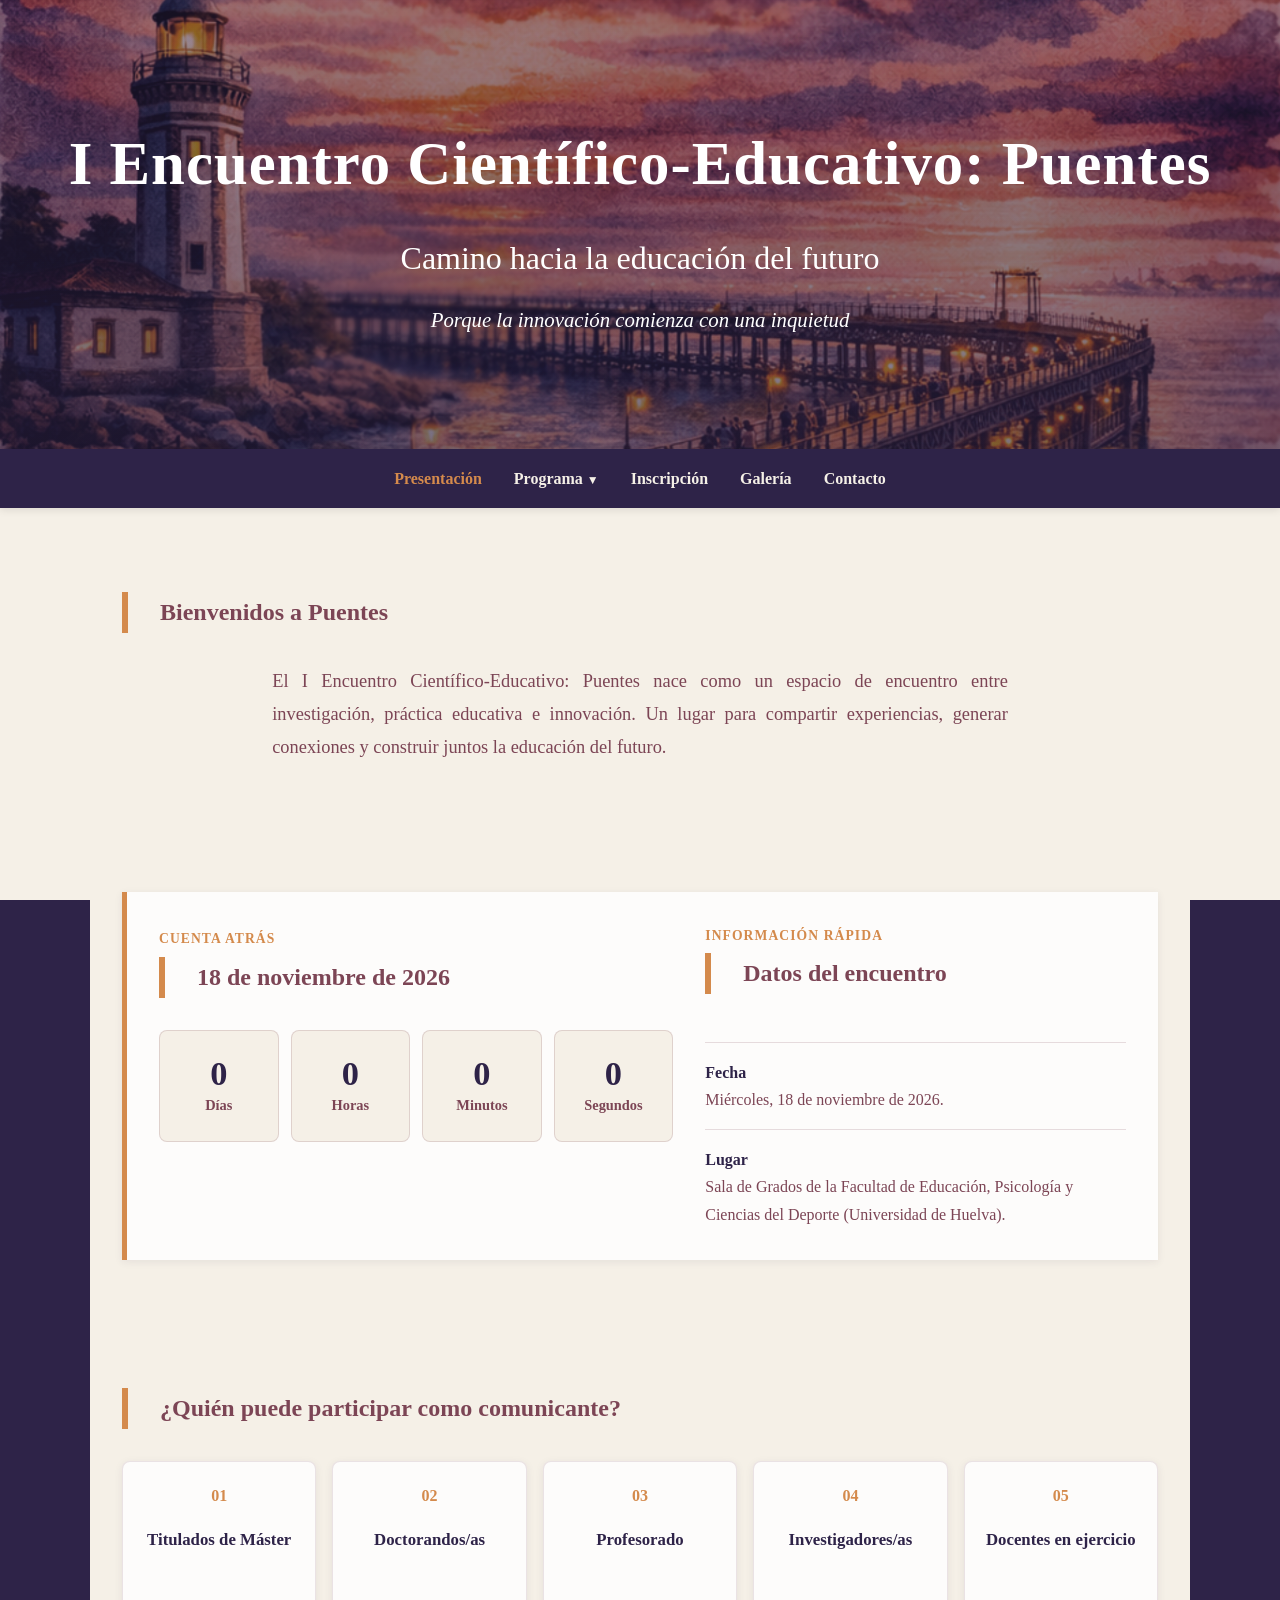
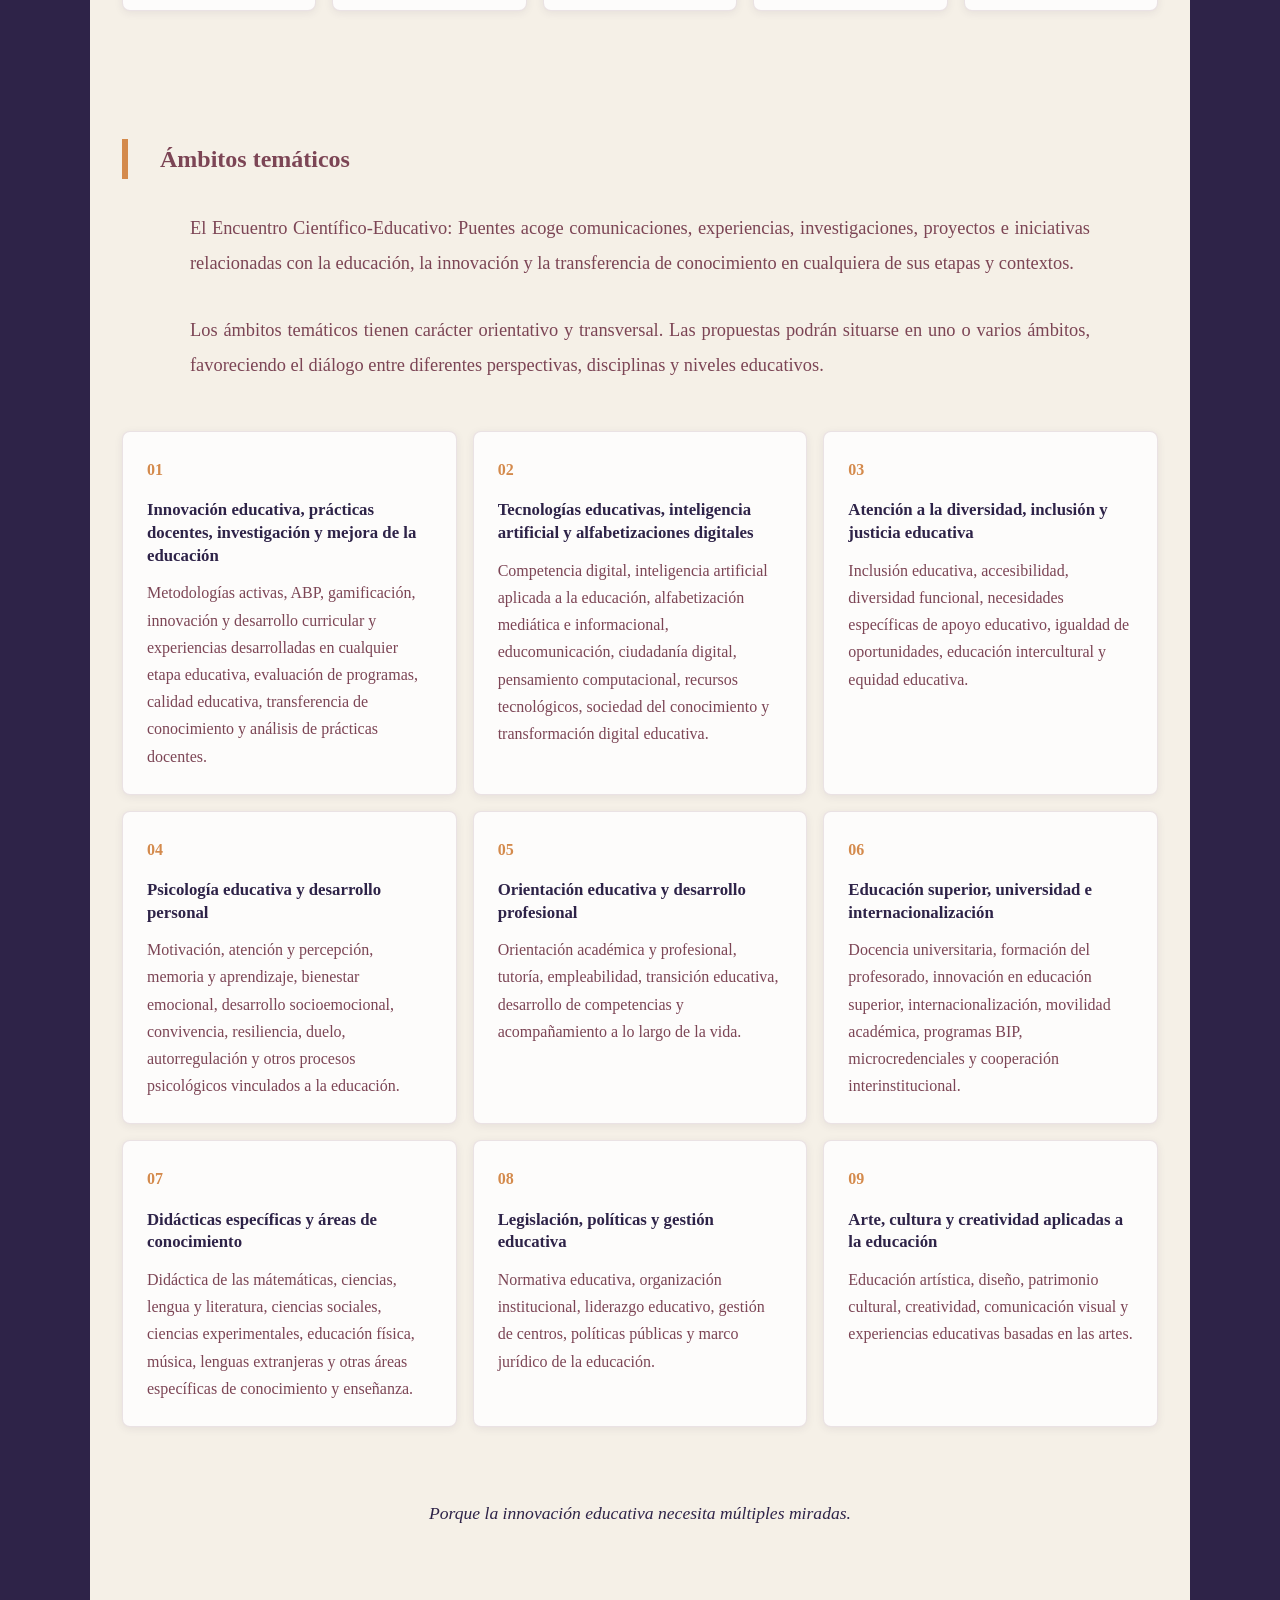
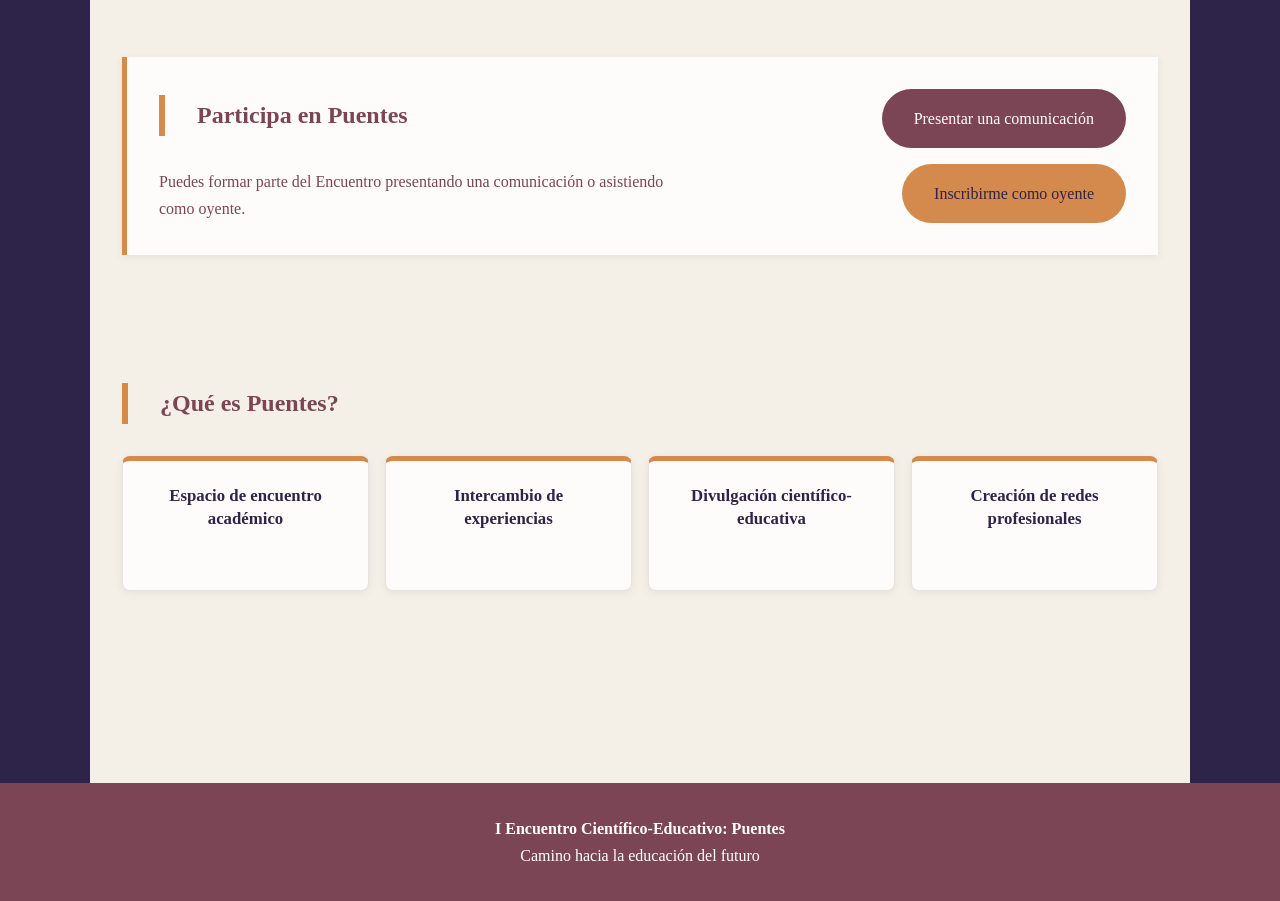
==== commit e92c9565: "Actualiza programa y contenidos del Encuentro Puentes" ====
--- a/index.html
+++ b/index.html
@@ -11,15 +11,15 @@
 <meta property="og:type" content="website">
 <meta property="og:title" content="I Encuentro Científico-Educativo: Puentes | Innovación, Investigación y Educación | Universidad de Huelva">
 <meta property="og:description" content="Encuentro de investigación, innovación y práctica educativa en la Universidad de Huelva.">
-<meta property="og:image" content="https://albaortega-cpu.github.io/encuentro-puentes-web/Ima%CC%81genes/Portada-Original-Puentes.jpg">
+<meta property="og:image" content="https://albaortega-cpu.github.io/encuentro-puentes-web/og-puentes.jpg">
 <meta property="og:url" content="https://albaortega-cpu.github.io/encuentro-puentes-web/">
 <meta property="og:locale" content="es_ES">
 <meta name="twitter:card" content="summary_large_image">
 <meta name="twitter:title" content="I Encuentro Científico-Educativo: Puentes | Universidad de Huelva">
 <meta name="twitter:description" content="Encuentro de investigación, innovación y práctica educativa en la Universidad de Huelva.">
-<meta name="twitter:image" content="https://albaortega-cpu.github.io/encuentro-puentes-web/Ima%CC%81genes/Portada-Original-Puentes.jpg">
-<!-- Añadir aquí el favicon definitivo cuando esté disponible: <link rel="icon" href="favicon.ico" sizes="any"> -->
-<link rel="preload" as="image" href="Imágenes/Portada-Original-Puentes.jpg" fetchpriority="high">
+<meta name="twitter:image" content="https://albaortega-cpu.github.io/encuentro-puentes-web/og-puentes.jpg">
+<meta property="og:image:type" content="image/jpeg">
+<link rel="preload" as="image" href="Imágenes/Portada-Original-Puentes.jpg" fetchpriority="high">
 <title>I Encuentro Científico-Educativo: Puentes | Innovación, Investigación y Educación | Universidad de Huelva</title>
 <link rel="stylesheet" href="styles.css">
 <script type="application/ld+json">
@@ -32,7 +32,7 @@
   "endDate": "2026-11-18T19:00:00+01:00",
   "eventAttendanceMode": "https://schema.org/OfflineEventAttendanceMode",
   "eventStatus": "https://schema.org/EventScheduled",
-  "image": "https://albaortega-cpu.github.io/encuentro-puentes-web/Ima%CC%81genes/Portada-Original-Puentes.jpg",
+  "image": "https://albaortega-cpu.github.io/encuentro-puentes-web/og-puentes.jpg",
   "url": "https://albaortega-cpu.github.io/encuentro-puentes-web/",
   "organizer": { "@type": "Organization", "name": "Universidad de Huelva", "url": "https://www.uhu.es/" },
   "location": {
@@ -120,13 +120,13 @@
 
             <div class="dato">
                 <strong>Lugar</strong>
-                <span>Salón de Actos de la Facultad de Educación, Psicología y Ciencias del Deporte (Universidad de Huelva).</span>
+                <span>Sala de Grados de la Facultad de Educación, Psicología y Ciencias del Deporte (Universidad de Huelva).</span>
             </div>
         </div>
     </section>
 
     <section class="destinatarios">
-        <h2>¿Quién puede participar?</h2>
+        <h2>¿Quién puede participar como comunicante?</h2>
 
         <div class="rejilla-tarjetas">
             <article class="tarjeta-perfil">
--- a/styles.css
+++ b/styles.css
@@ -405,6 +405,38 @@
     font-style:italic;
 }
 
+.galeria-carteles{
+    display:grid;
+    grid-template-columns:repeat(2, minmax(0, 1fr));
+    gap:2rem;
+    margin-top:2rem;
+    align-items:start;
+}
+
+.galeria-carteles figure{
+    margin:0;
+    padding:1rem;
+    background:var(--marfil);
+    border:1px solid rgba(124,69,85,.14);
+    border-radius:8px;
+    box-shadow:0 2px 8px rgba(46,35,72,.08);
+}
+
+.galeria-carteles img{
+    display:block;
+    width:100%;
+    height:auto;
+    border-radius:4px;
+}
+
+.galeria-carteles figcaption{
+    margin-top:.85rem;
+    color:var(--ciruela);
+    font-size:.95rem;
+    font-weight:700;
+    text-align:center;
+}
+
 .tarjeta-contacto,
 .tarjeta-entidad{
     background:var(--blanco);
@@ -1112,6 +1144,57 @@
     padding:2rem;
 }
 
+.visor-cartel{
+    position:fixed;
+    inset:0;
+    z-index:1000;
+    display:flex;
+    align-items:center;
+    justify-content:center;
+    padding:2rem;
+    background:rgba(46,35,72,.88);
+    opacity:0;
+    visibility:hidden;
+    pointer-events:none;
+    transition:opacity .2s ease, visibility .2s ease;
+}
+
+.visor-cartel.activo{
+    opacity:1;
+    visibility:visible;
+    pointer-events:auto;
+}
+
+.visor-cartel img{
+    display:block;
+    max-width:92vw;
+    max-height:92vh;
+    width:auto;
+    height:auto;
+    object-fit:contain;
+    box-shadow:0 8px 30px rgba(0,0,0,.35);
+}
+
+.visor-cerrar{
+    position:absolute;
+    top:1rem;
+    right:1.5rem;
+    width:48px;
+    height:48px;
+    padding:0;
+    border:0;
+    background:transparent;
+    color:white;
+    font-size:2.5rem;
+    font-weight:300;
+    line-height:1;
+    cursor:pointer;
+}
+
+.visor-cerrar:hover{
+    color:var(--ocre);
+}
+
 @media (max-width:768px){
     .hero{
         padding:5rem 1.5rem;
@@ -1260,6 +1343,24 @@
         text-align:center;
     }
 
+    .galeria-carteles{
+        grid-template-columns:1fr;
+    }
+
+    .cartel-ampliable{
+    display:block;
+    cursor:zoom-in;
+}
+
+.cartel-ampliable img{
+    transition:transform .2s ease, box-shadow .2s ease;
+}
+
+.cartel-ampliable:hover img{
+    transform:scale(1.015);
+    box-shadow:0 6px 18px rgba(46,35,72,.16);
+}
+
     .landing-comunicaciones section{
         margin-bottom:5rem;
     }
@@ -1278,3 +1379,204 @@
         display:block;
     }
 }
+/* Mesa inaugural del cronograma */
+
+.lista-mesa-inaugural {
+    list-style: none;
+    padding: 0;
+    margin: 20px 0 0;
+}
+
+.lista-mesa-inaugural li {
+    position: relative;
+    padding-left: 18px;
+    margin-bottom: 22px;
+}
+
+.lista-mesa-inaugural li::before {
+    content: "—";
+    position: absolute;
+    left: 0;
+    top: 0;
+    color: var(--ocre);
+    font-weight: bold;
+}
+
+.lista-mesa-inaugural li strong {
+    display: block;
+    color: var(--vino);
+    font-size: 1rem;
+    margin-bottom: 5px;
+}
+
+.lista-mesa-inaugural li span {
+    display: block;
+    font-size: 0.95rem;
+    margin-bottom: 3px;
+}
+
+.lista-mesa-inaugural li span + span {
+    color: #766B78;
+    font-size: 0.85rem;
+}
+/* Paneles de comunicaciones */
+
+.panel-comunicaciones {
+    padding-top: 1.2rem;
+}
+
+.panel-comunicaciones h3 {
+    color: var(--vino);
+    margin: 0 0 1rem;
+    font-size: 1.15rem;
+}
+
+.moderador-panel {
+    margin: 0 0 1.5rem !important;
+    color: var(--vino);
+}
+
+.lista-comunicaciones {
+    display: grid;
+    gap: 1.2rem;
+}
+
+.comunicacion-item {
+    position: relative;
+    padding-left: 18px;
+    margin: 0;
+}
+
+.comunicacion-item::before {
+    content: "—";
+    position: absolute;
+    left: 0;
+    top: 0;
+    color: var(--ocre);
+    font-weight: bold;
+}
+
+.hora-comunicacion {
+    display: block;
+    color: var(--vino);
+    font-size: 0.85rem;
+    font-weight: 700;
+    margin-bottom: 3px;
+}
+
+.autores-comunicacion {
+    display: block;
+    color: var(--vino);
+    font-size: 0.95rem;
+    margin-bottom: 4px;
+}
+
+.titulo-comunicacion {
+    display: inline-block;
+    color: var(--ciruela);
+    font-size: 0.95rem;
+    line-height: 1.5;
+    text-decoration: none;
+    transition: color 0.2s ease;
+}
+
+.titulo-comunicacion:hover {
+    color: var(--ocre);
+    text-decoration: underline;
+}
+
+.titulo-comunicacion span {
+    color: var(--ocre);
+    font-size: 0.85rem;
+    margin-left: 3px;
+}
+
+.nota-horarios {
+    margin: 1.5rem 0 0 !important;
+    padding-top: 0.8rem;
+    border-top: 1px solid rgba(124, 69, 85, .12);
+    color: #766B78;
+    font-size: 0.82rem;
+    font-style: italic;
+    line-height: 1.5;
+}
+/* =================================
+   DESPLEGABLES INTERIORES: PANELES
+   ================================= */
+
+.lista-paneles {
+    display: grid;
+    gap: 0.8rem;
+    padding: 1.2rem 0;
+}
+
+.panel-detalle {
+    background: var(--marfil);
+    border: 1px solid rgba(124, 69, 85, .18);
+    border-radius: 7px;
+    overflow: hidden;
+    transition: border-color .2s ease, box-shadow .2s ease;
+}
+
+.panel-detalle:hover,
+.panel-detalle[open] {
+    border-color: rgba(212, 138, 76, .65);
+    box-shadow: 0 3px 9px rgba(46, 35, 72, .07);
+}
+
+/* Cabecera horizontal del panel */
+
+.panel-detalle summary {
+    display: flex;
+    justify-content: space-between;
+    align-items: center;
+    gap: 1rem;
+    padding: 1rem 1.2rem;
+    color: var(--ciruela);
+    font-weight: 700;
+    font-size: 1rem;
+    cursor: pointer;
+    list-style: none;
+}
+
+.panel-detalle summary::-webkit-details-marker {
+    display: none;
+}
+
+.panel-detalle summary::after {
+    content: "+";
+    flex-shrink: 0;
+    color: var(--ocre);
+    font-size: 1.5rem;
+    font-weight: 400;
+    line-height: 1;
+}
+
+.panel-detalle[open] summary::after {
+    content: "−";
+}
+
+.nombre-panel {
+    display: block;
+    min-width: 0;
+}
+
+/* Contenido interior del panel */
+
+.contenido-panel {
+    padding: 1.2rem;
+    border-top: 1px solid rgba(124, 69, 85, .14);
+}
+
+.moderador-panel {
+    margin: 0 0 1.5rem !important;
+    color: var(--vino);
+}
+
+.cargo-comunicacion {
+    display: block;
+    color: #766B78;
+    font-size: 0.88rem;
+    margin-top: 3px;
+    margin-bottom: 4px;
+}
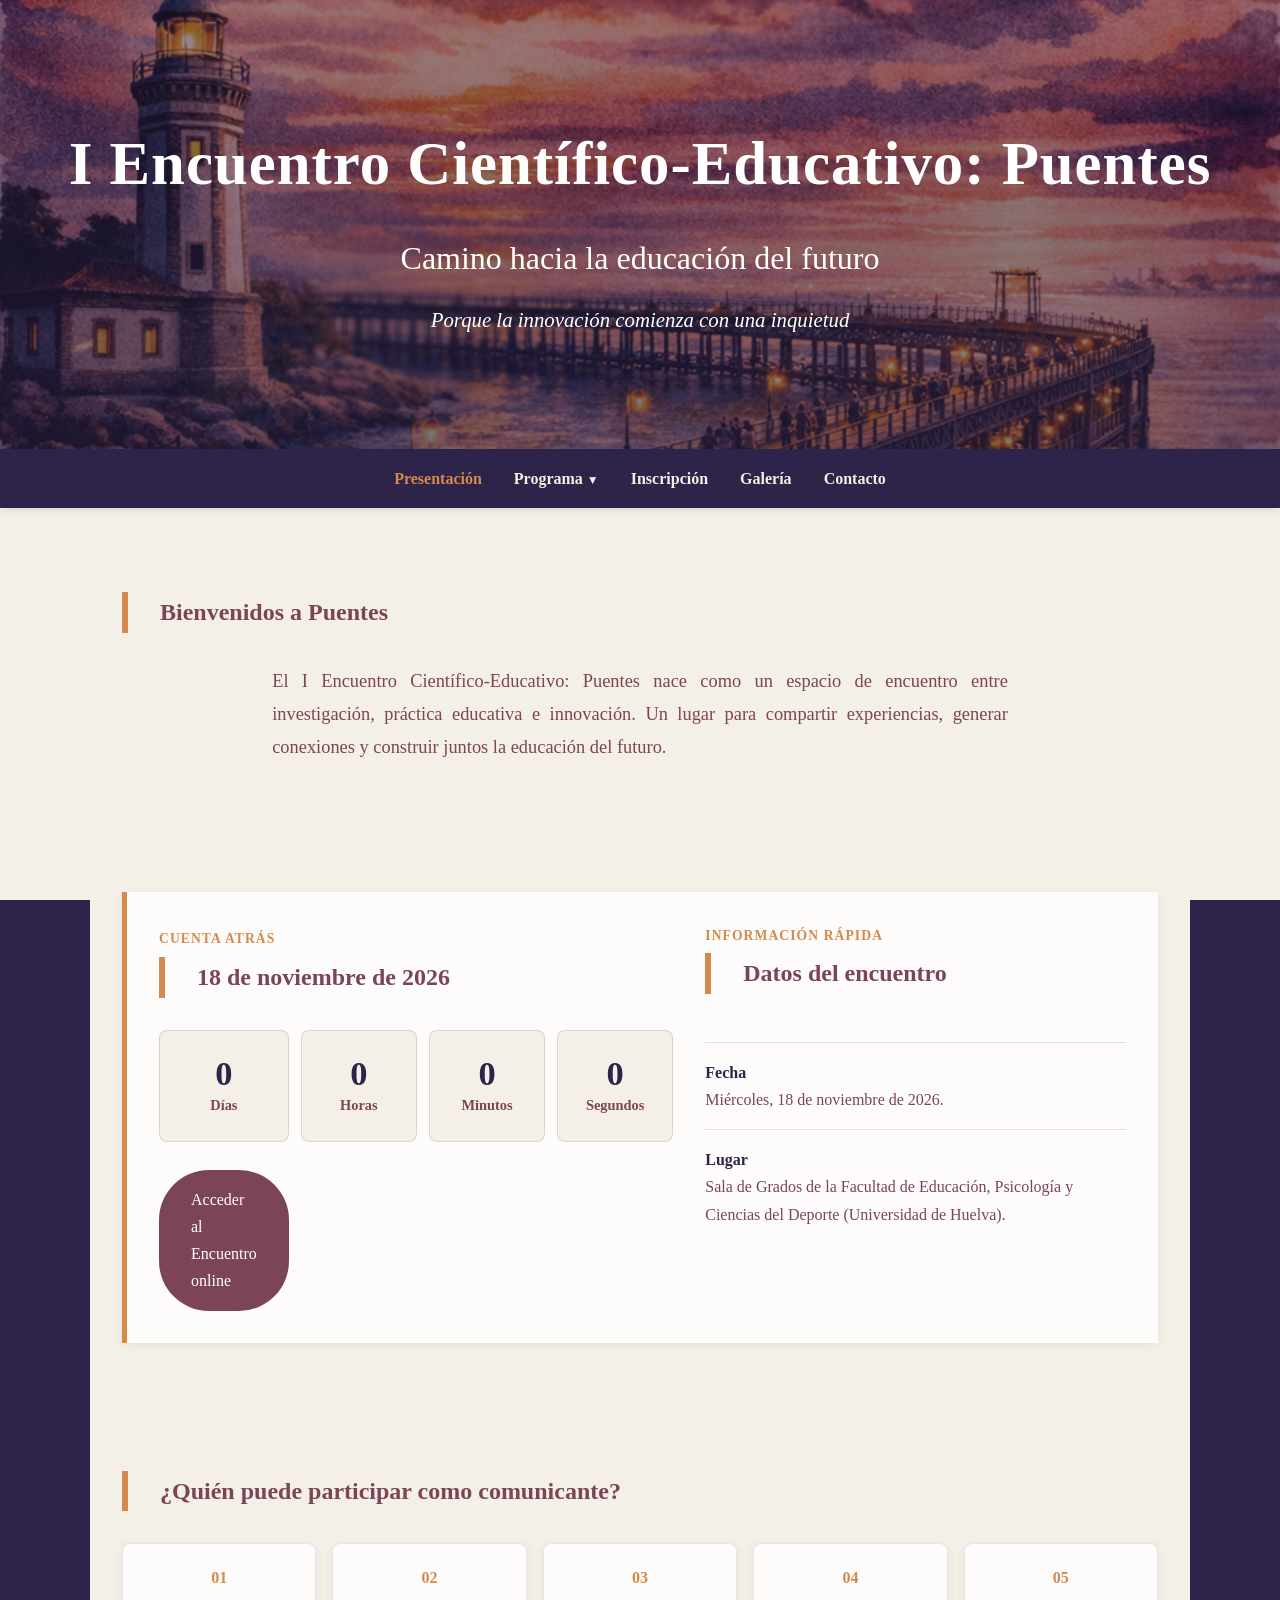
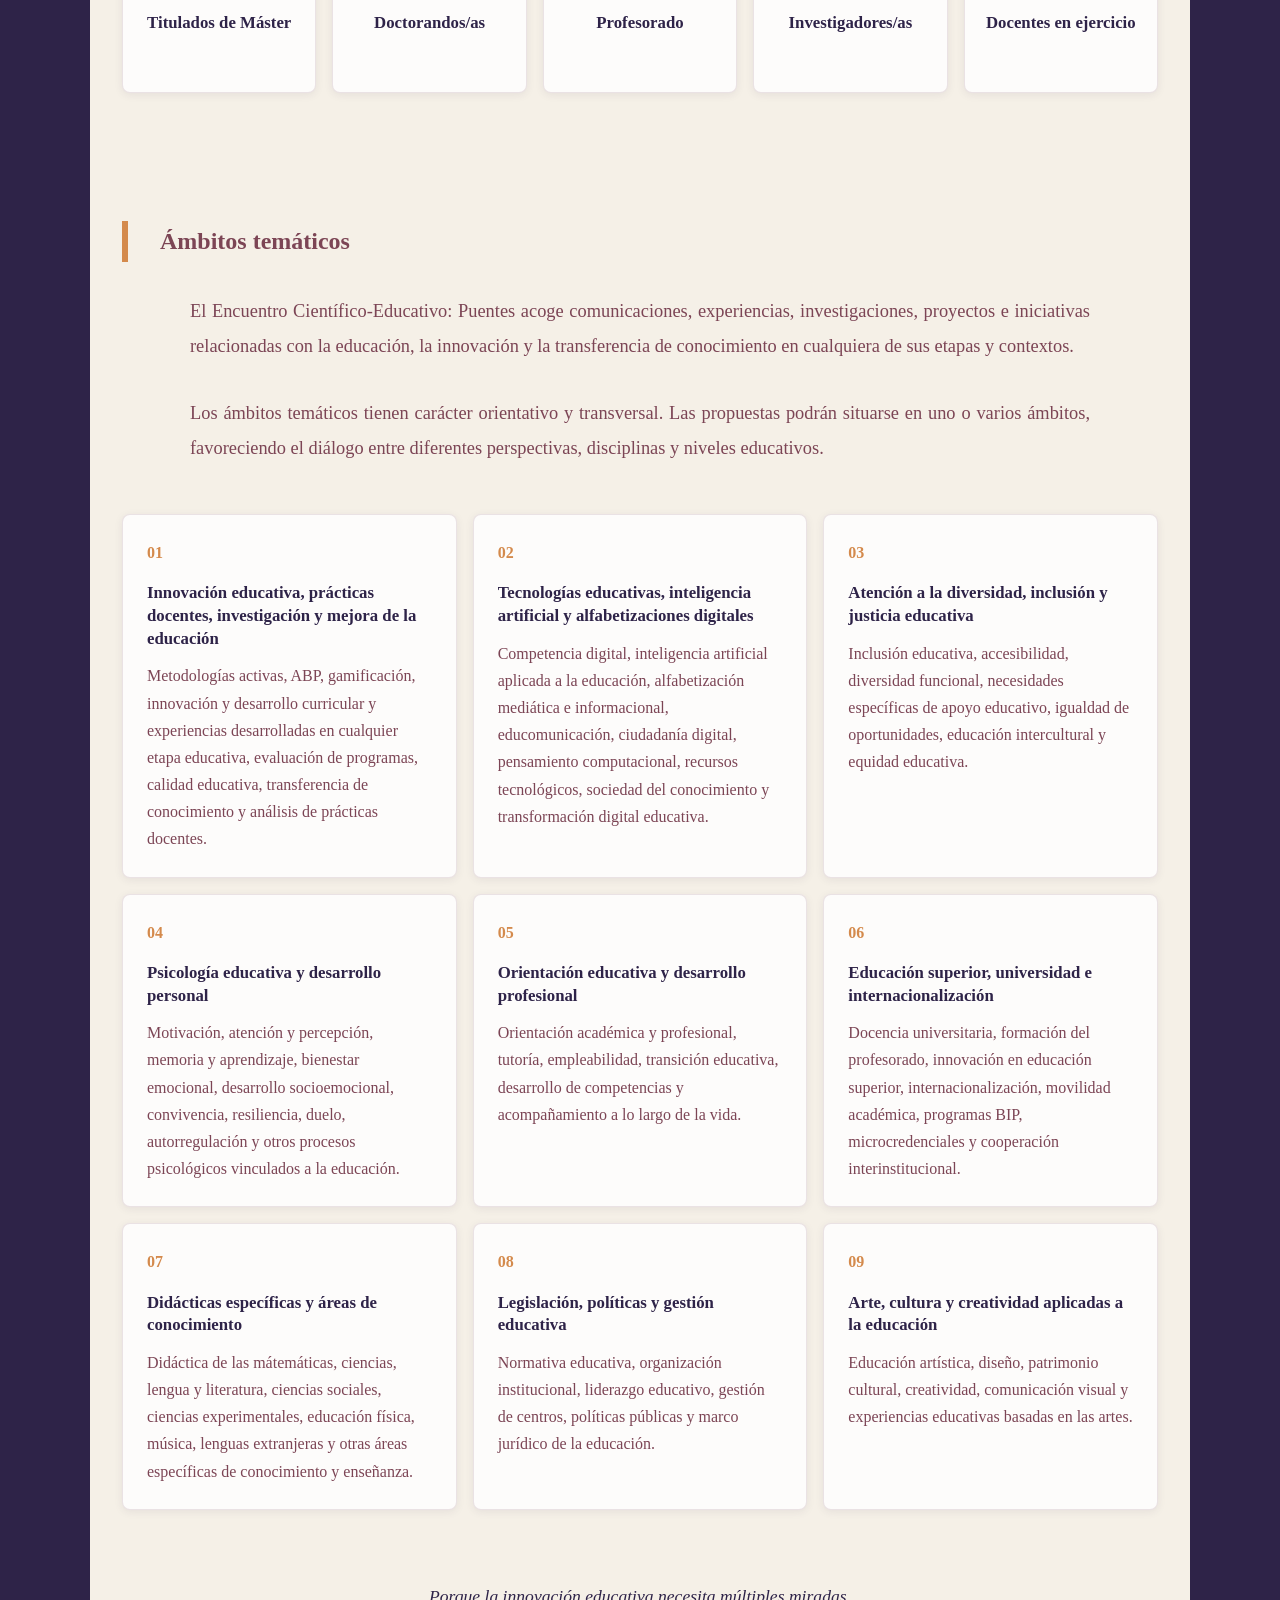
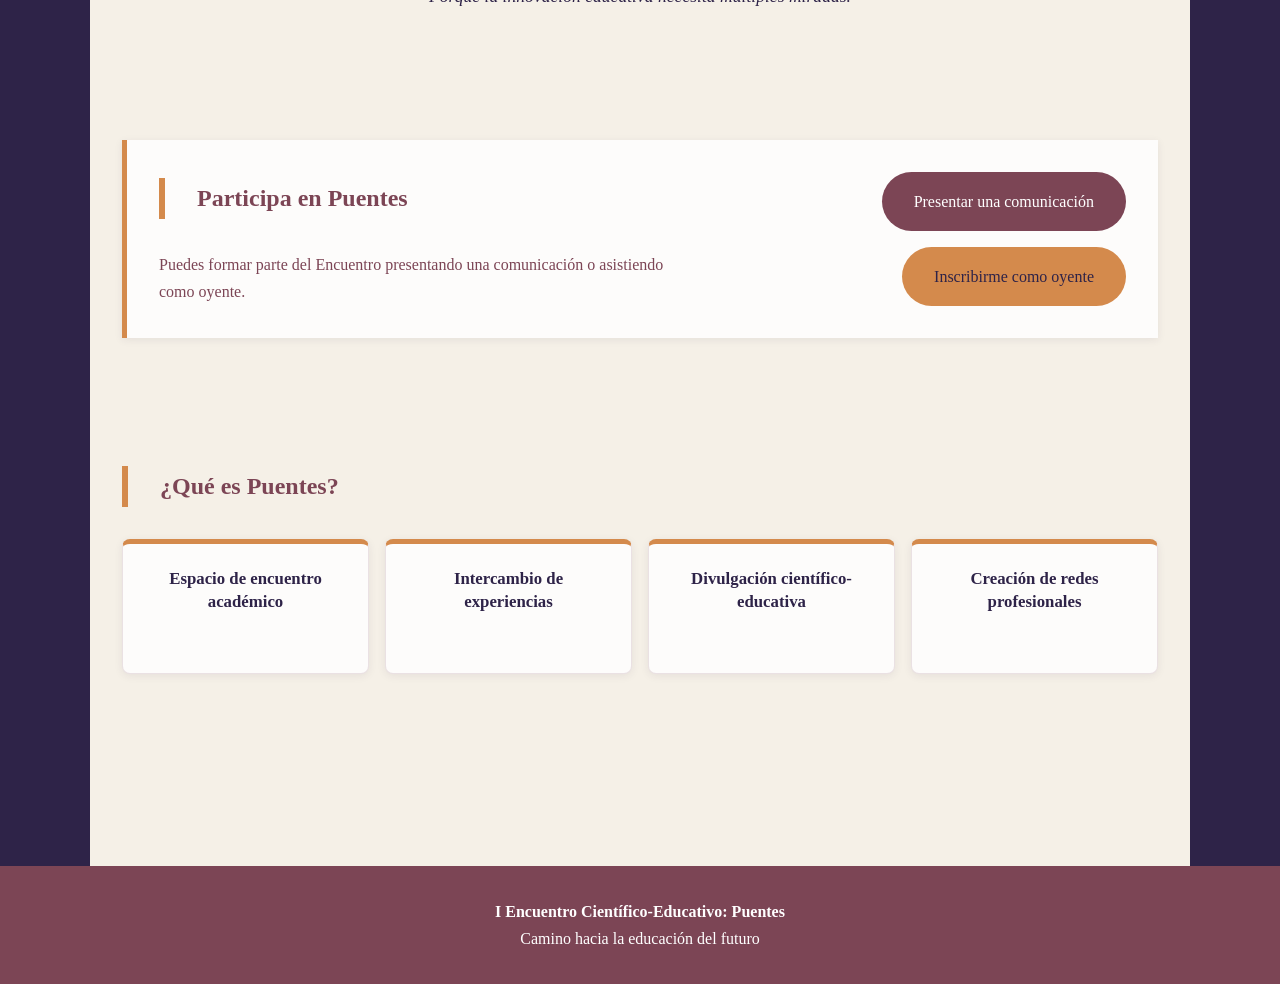
==== commit ed9a1997: "Actualiza enlaces y recursos del Encuentro" ====
--- a/index.html
+++ b/index.html
@@ -106,6 +106,11 @@
                     <strong id="segundos">0</strong>
                     <span>Segundos</span>
                 </div>
+                <a class="boton enlace-online"
+                href="https://uhu.zoom.us/j/91970811992?pwd=9t1ifpl3JLGCXjfLizogaoaMERglti.1"
+                target="_blank" rel="noopener noreferrer">
+                 Acceder al Encuentro online
+                </a>
             </div>
         </div>
 
--- a/styles.css
+++ b/styles.css
@@ -285,7 +285,7 @@
     box-shadow:0 6px 16px rgba(46,35,72,.12);
 }
 
-.programa-detalle summary{
+.programa-detalle > summary{
     display:grid;
     grid-template-columns:150px 1fr auto;
     gap:1rem;
@@ -296,11 +296,11 @@
     list-style:none;
 }
 
-.programa-detalle summary::-webkit-details-marker{
+.programa-detalle > summary::-webkit-details-marker{
     display:none;
 }
 
-.programa-detalle summary:after{
+.programa-detalle > summary:after{
     content:"+";
     justify-self:end;
     color:var(--ocre);
@@ -309,7 +309,7 @@
     line-height:1;
 }
 
-.programa-detalle[open] summary:after{
+.programa-detalle[open] > summary:after{
     content:"-";
 }
 
@@ -376,7 +376,7 @@
     border:1px solid rgba(124,69,85,.14);
     border-top:5px solid var(--ocre);
     border-radius:8px;
-    padding:1.5rem;
+    padding:2rem;
     box-shadow:0 2px 8px rgba(46,35,72,.08);
 }
 
@@ -387,6 +387,10 @@
 
 .tarjeta-comite p{
     margin-bottom:0;
+}
+
+.lista-personas li span::before {
+    content: " — ";
 }
 
 .lista-personas{
@@ -1287,24 +1291,24 @@
         width:100%;
     }
 
-    .programa-detalle summary{
+    .programa-detalle > summary{
         grid-template-columns:1fr auto;
         gap:.35rem;
         padding:1rem 1.2rem;
     }
 
-    .programa-detalle summary .hora,
-    .programa-detalle summary .actividad{
+    .programa-detalle > summary .hora,
+    .programa-detalle > summary .actividad{
         grid-column:1;
         min-width:0;
     }
 
-    .programa-detalle summary:after{
+    .programa-detalle > summary:after{
         position:absolute;
         right:1.2rem;
     }
 
-    .programa-detalle summary{
+    .programa-detalle > summary{
         position:relative;
     }
 
@@ -1579,4 +1583,25 @@
     font-size: 0.88rem;
     margin-top: 3px;
     margin-bottom: 4px;
+}
+
+/* Código QR de participación en la apertura */
+.qr-apertura {
+    max-width: 320px;
+    margin: 1.5rem auto .5rem;
+    text-align: center;
+}
+
+.qr-apertura img {
+    display: block;
+    width: 100%;
+    height: auto;
+    border-radius: 8px;
+}
+
+.qr-apertura figcaption {
+    margin-top: .75rem;
+    color: var(--vino);
+    font-size: .95rem;
+    font-weight: 600;
 }
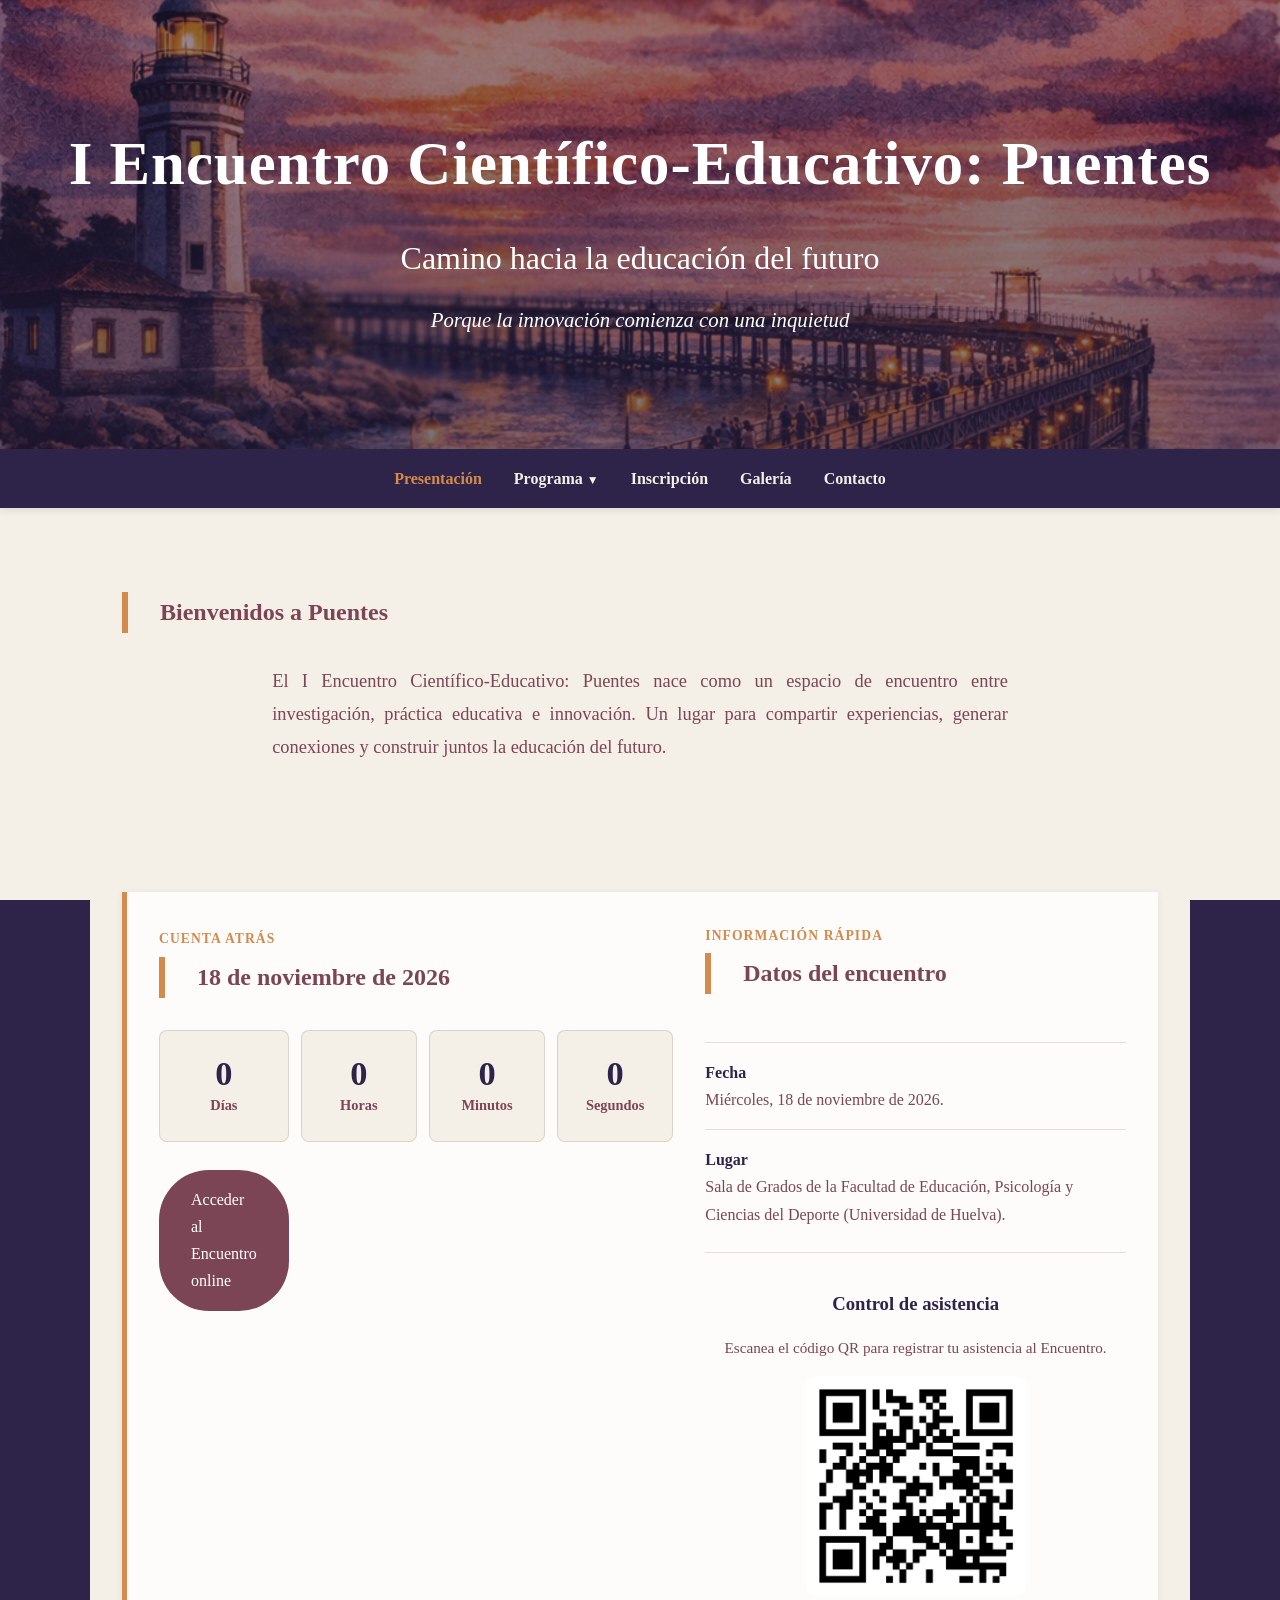
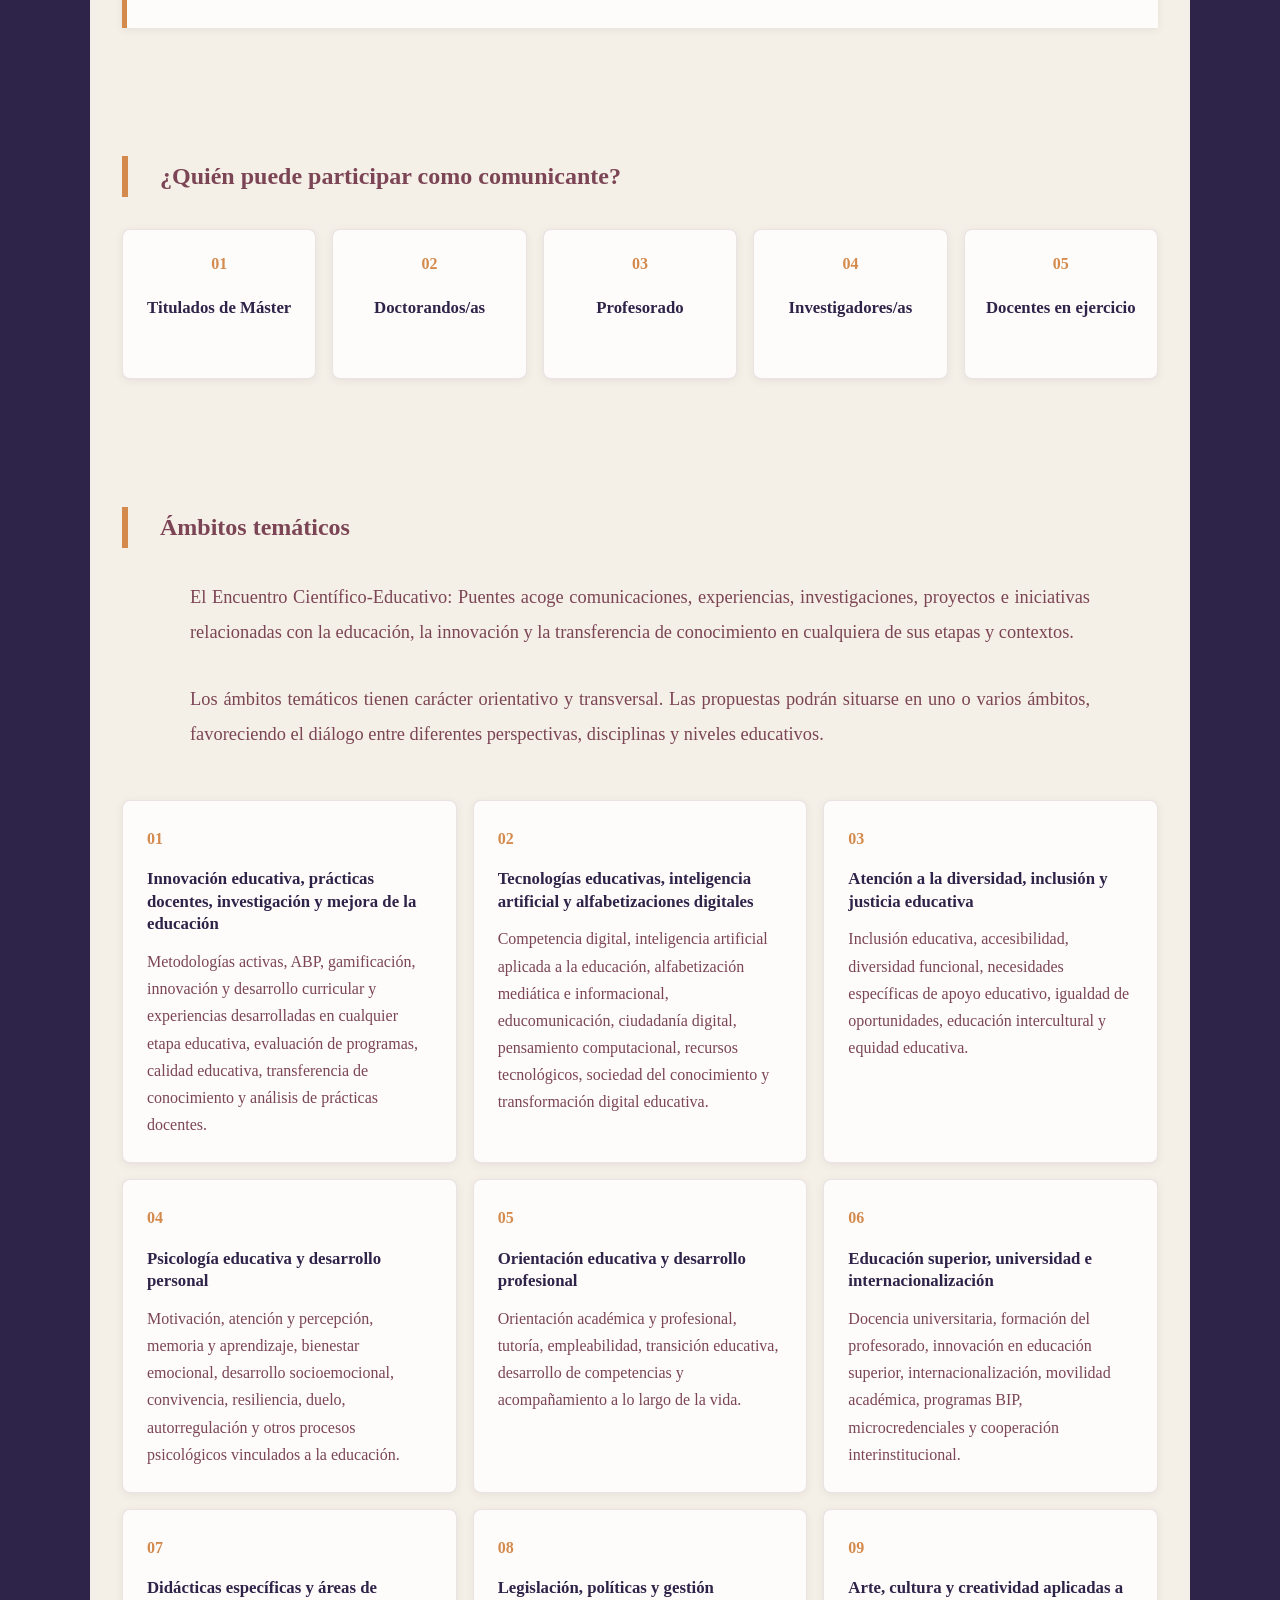
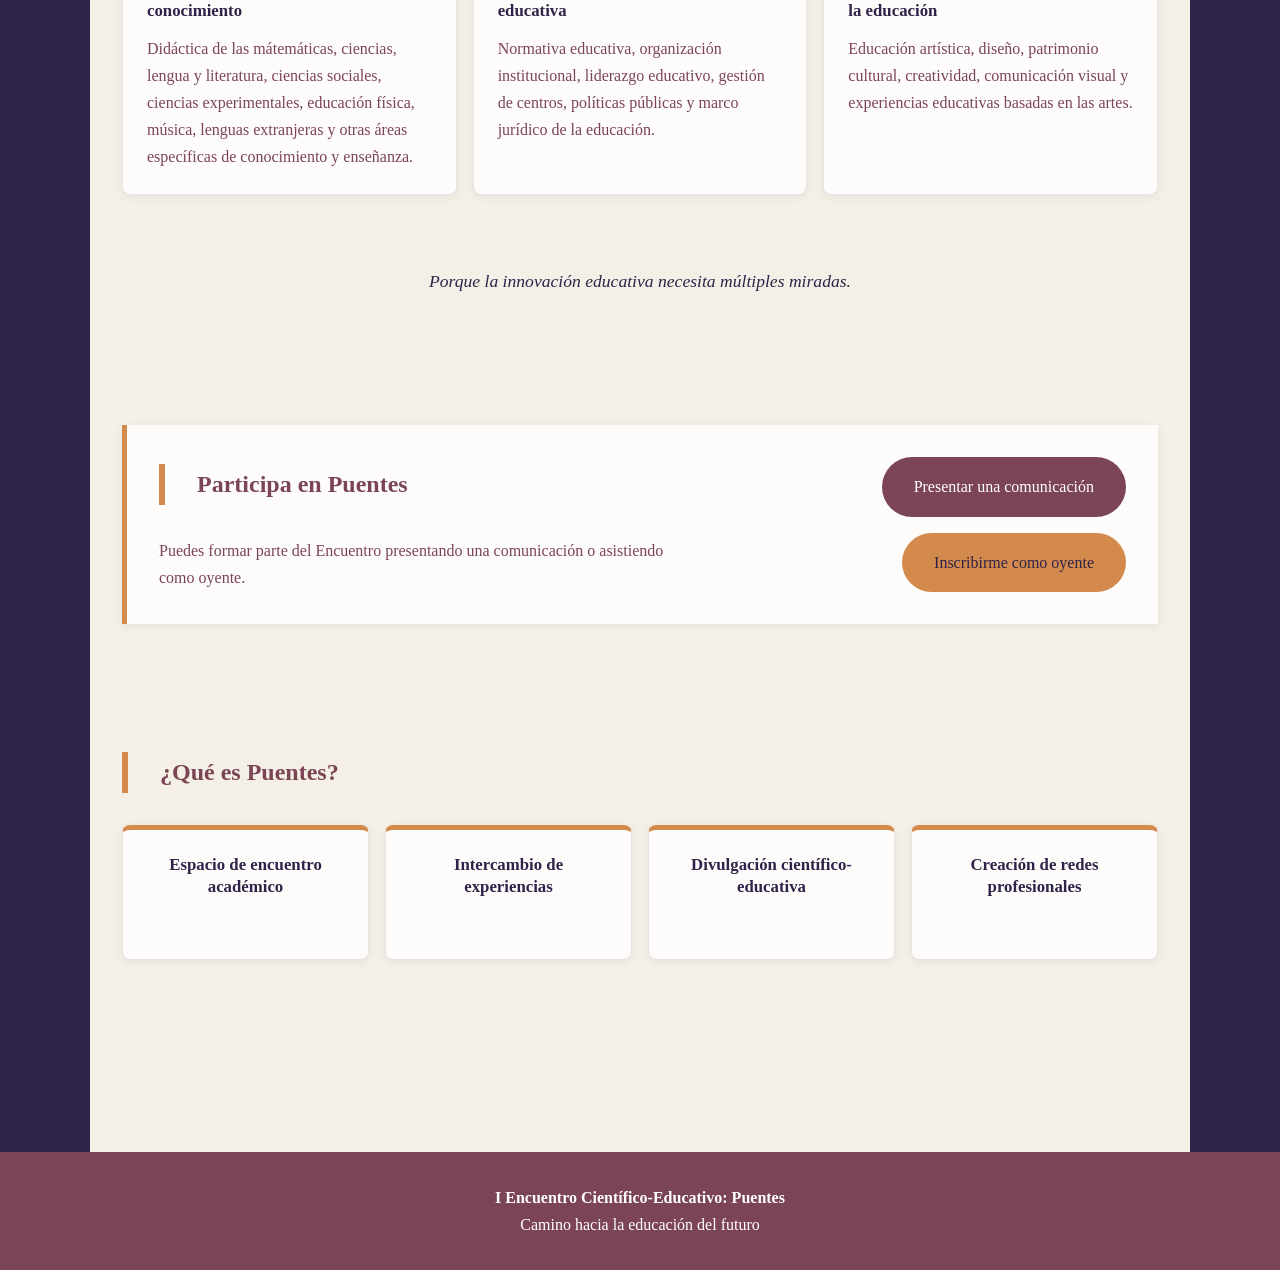
==== commit f3f52d52: "Añade QR de control de asistencia" ====
--- a/index.html
+++ b/index.html
@@ -127,6 +127,12 @@
                 <strong>Lugar</strong>
                 <span>Sala de Grados de la Facultad de Educación, Psicología y Ciencias del Deporte (Universidad de Huelva).</span>
             </div>
+            <div class="qr-asistencia">
+    <h3>Control de asistencia</h3>
+    <p>Escanea el código QR para registrar tu asistencia al Encuentro.</p>
+    <img src="Imágenes/qr.asistencia.png"
+         alt="Código QR para registrar la asistencia al Encuentro">
+</div>
         </div>
     </section>
 
--- a/styles.css
+++ b/styles.css
@@ -1604,4 +1604,30 @@
     color: var(--vino);
     font-size: .95rem;
     font-weight: 600;
+}
+
+/* QR de control de asistencia */
+.qr-asistencia {
+    margin-top: 1.5rem;
+    padding-top: 1rem;
+    border-top: 1px solid rgba(124,69,85,.18);
+    text-align: center;
+}
+
+.qr-asistencia h3 {
+    color: var(--ciruela);
+    margin-bottom: .5rem;
+}
+
+.qr-asistencia p {
+    font-size: .95rem;
+}
+
+.qr-asistencia img {
+    display: block;
+    width: 100%;
+    max-width: 220px;
+    height: auto;
+    margin: 1rem auto 0;
+    border-radius: 8px;
 }
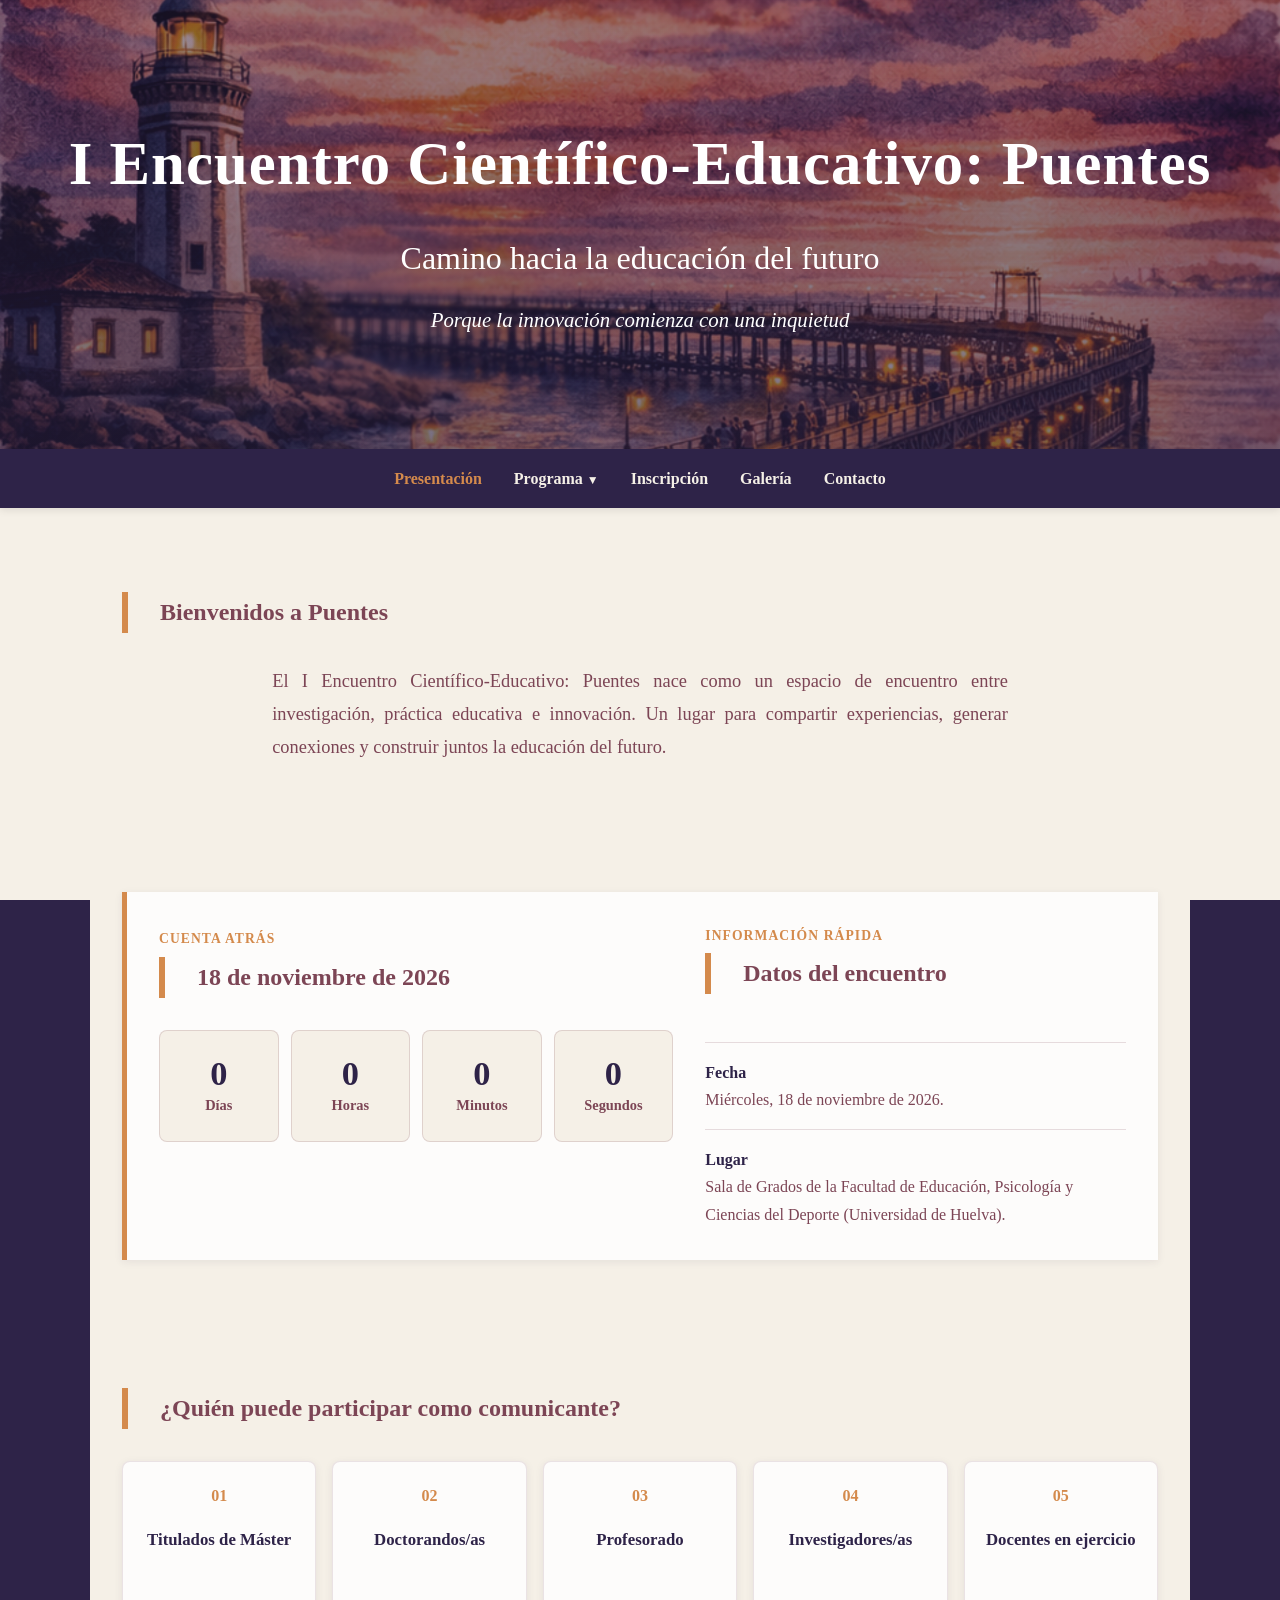
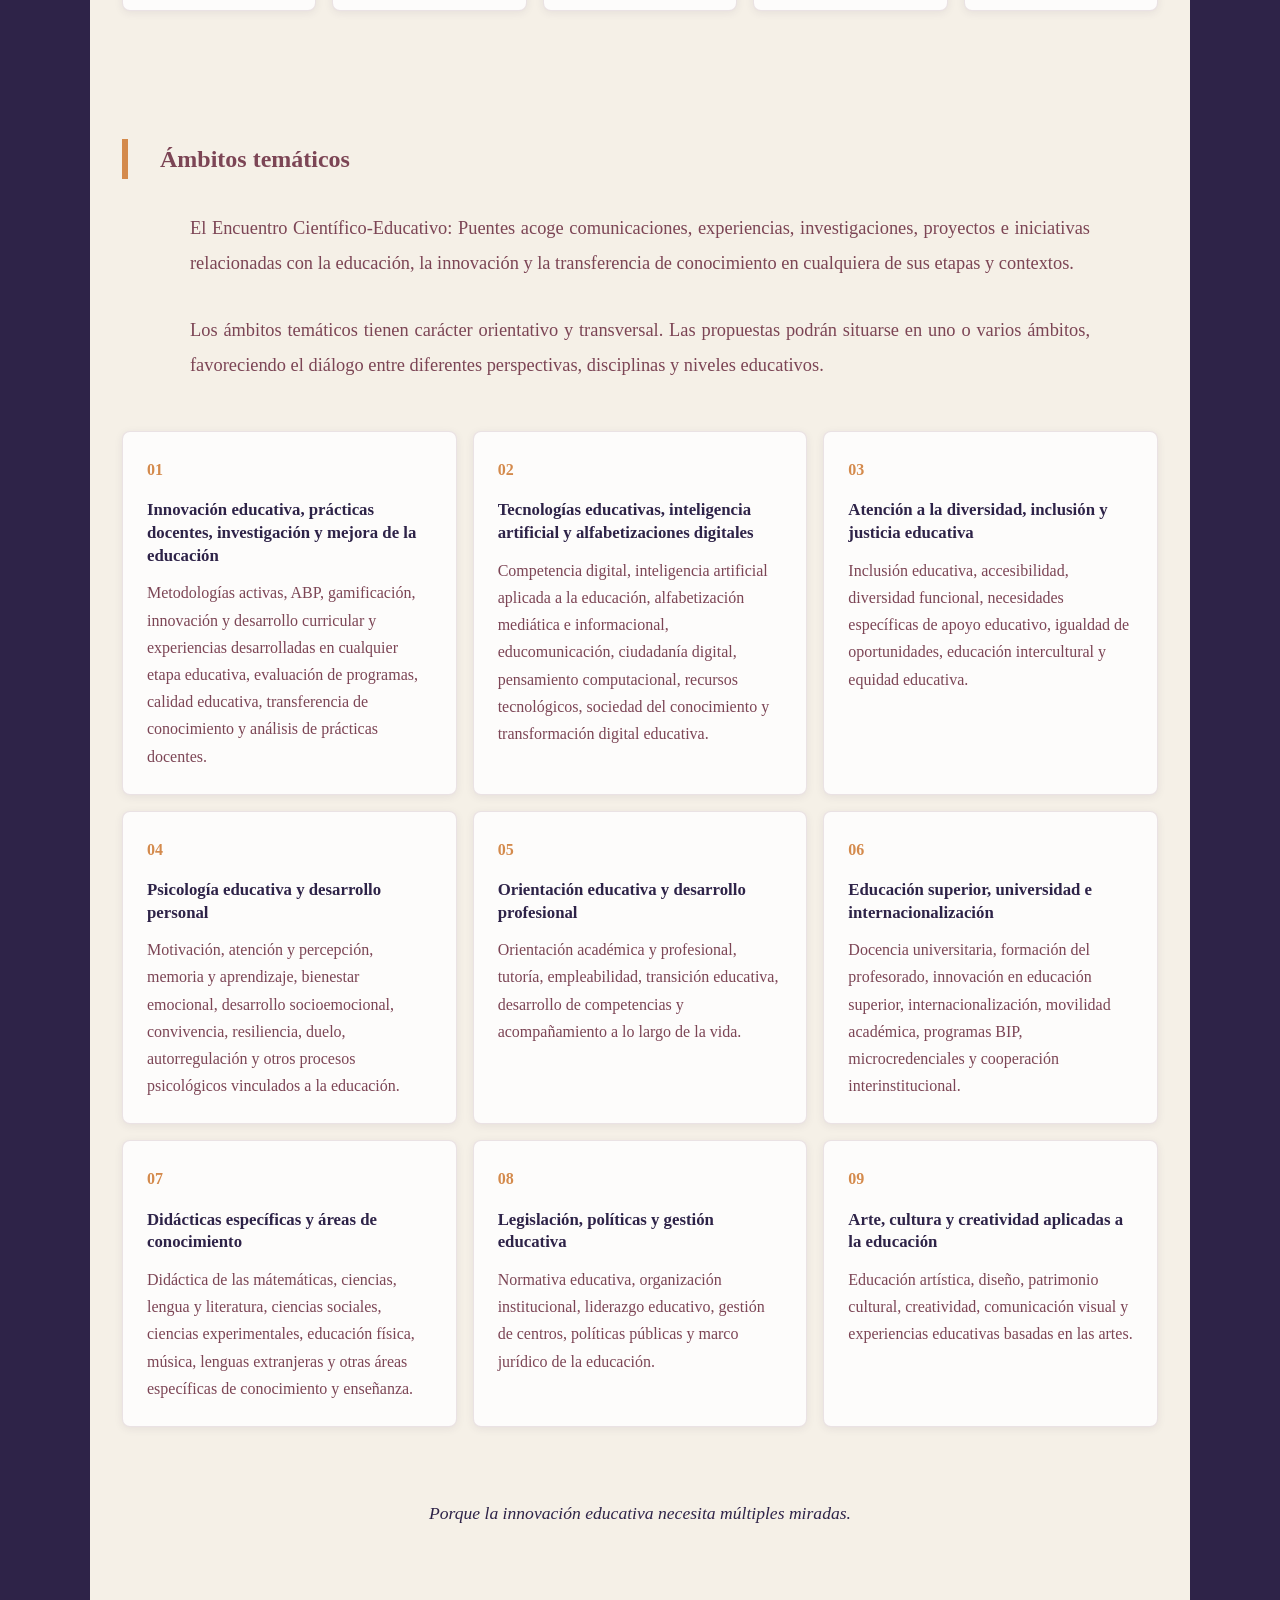
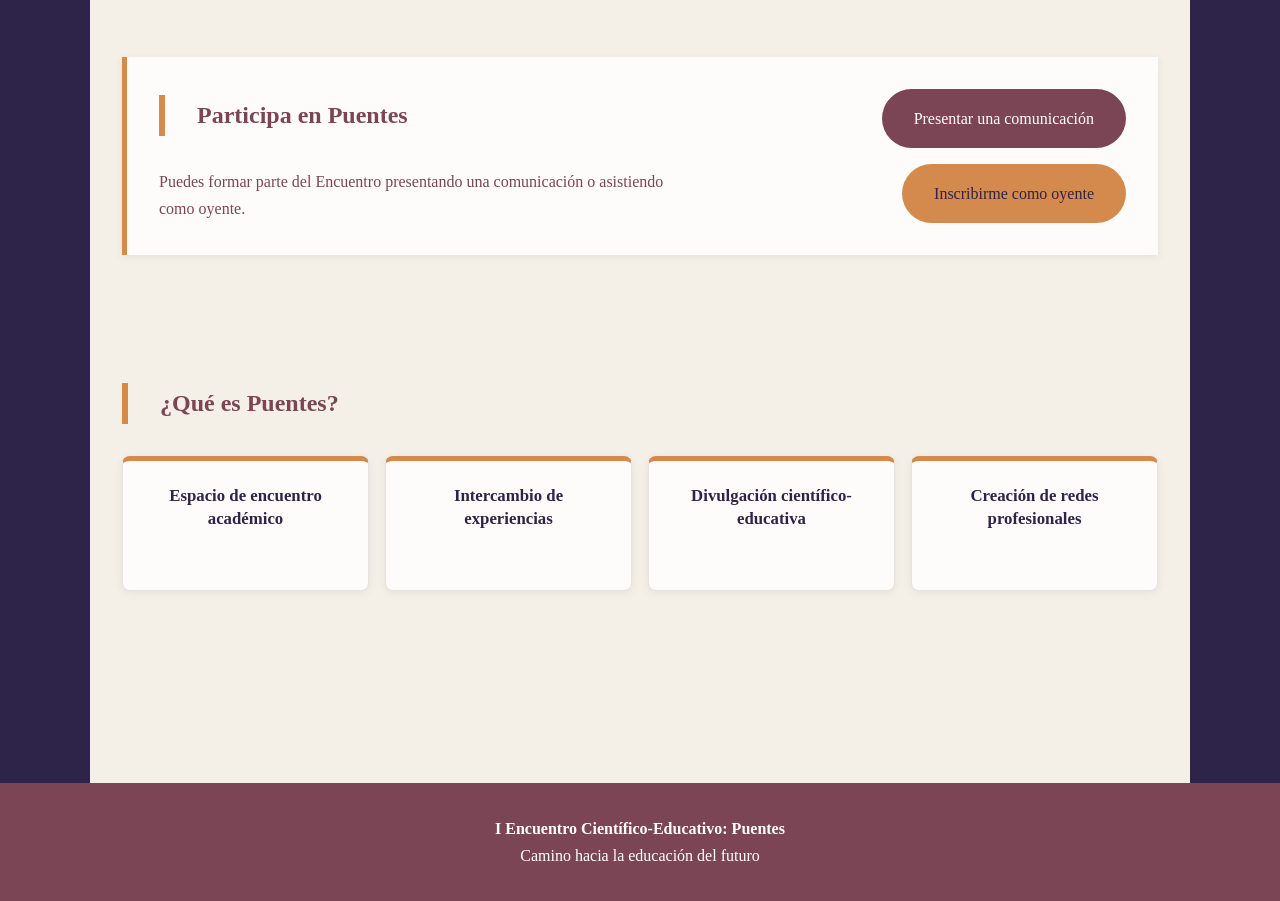
==== commit 8b6c427a: "Actualiza la web tras la primera edición de Puentes" ====
--- a/index.html
+++ b/index.html
@@ -106,11 +106,7 @@
                     <strong id="segundos">0</strong>
                     <span>Segundos</span>
                 </div>
-                <a class="boton enlace-online"
-                href="https://uhu.zoom.us/j/91970811992?pwd=9t1ifpl3JLGCXjfLizogaoaMERglti.1"
-                target="_blank" rel="noopener noreferrer">
-                 Acceder al Encuentro online
-                </a>
+                
             </div>
         </div>
 
@@ -127,12 +123,7 @@
                 <strong>Lugar</strong>
                 <span>Sala de Grados de la Facultad de Educación, Psicología y Ciencias del Deporte (Universidad de Huelva).</span>
             </div>
-            <div class="qr-asistencia">
-    <h3>Control de asistencia</h3>
-    <p>Escanea el código QR para registrar tu asistencia al Encuentro.</p>
-    <img src="Imágenes/qr.asistencia.png"
-         alt="Código QR para registrar la asistencia al Encuentro">
-</div>
+            
         </div>
     </section>
 
